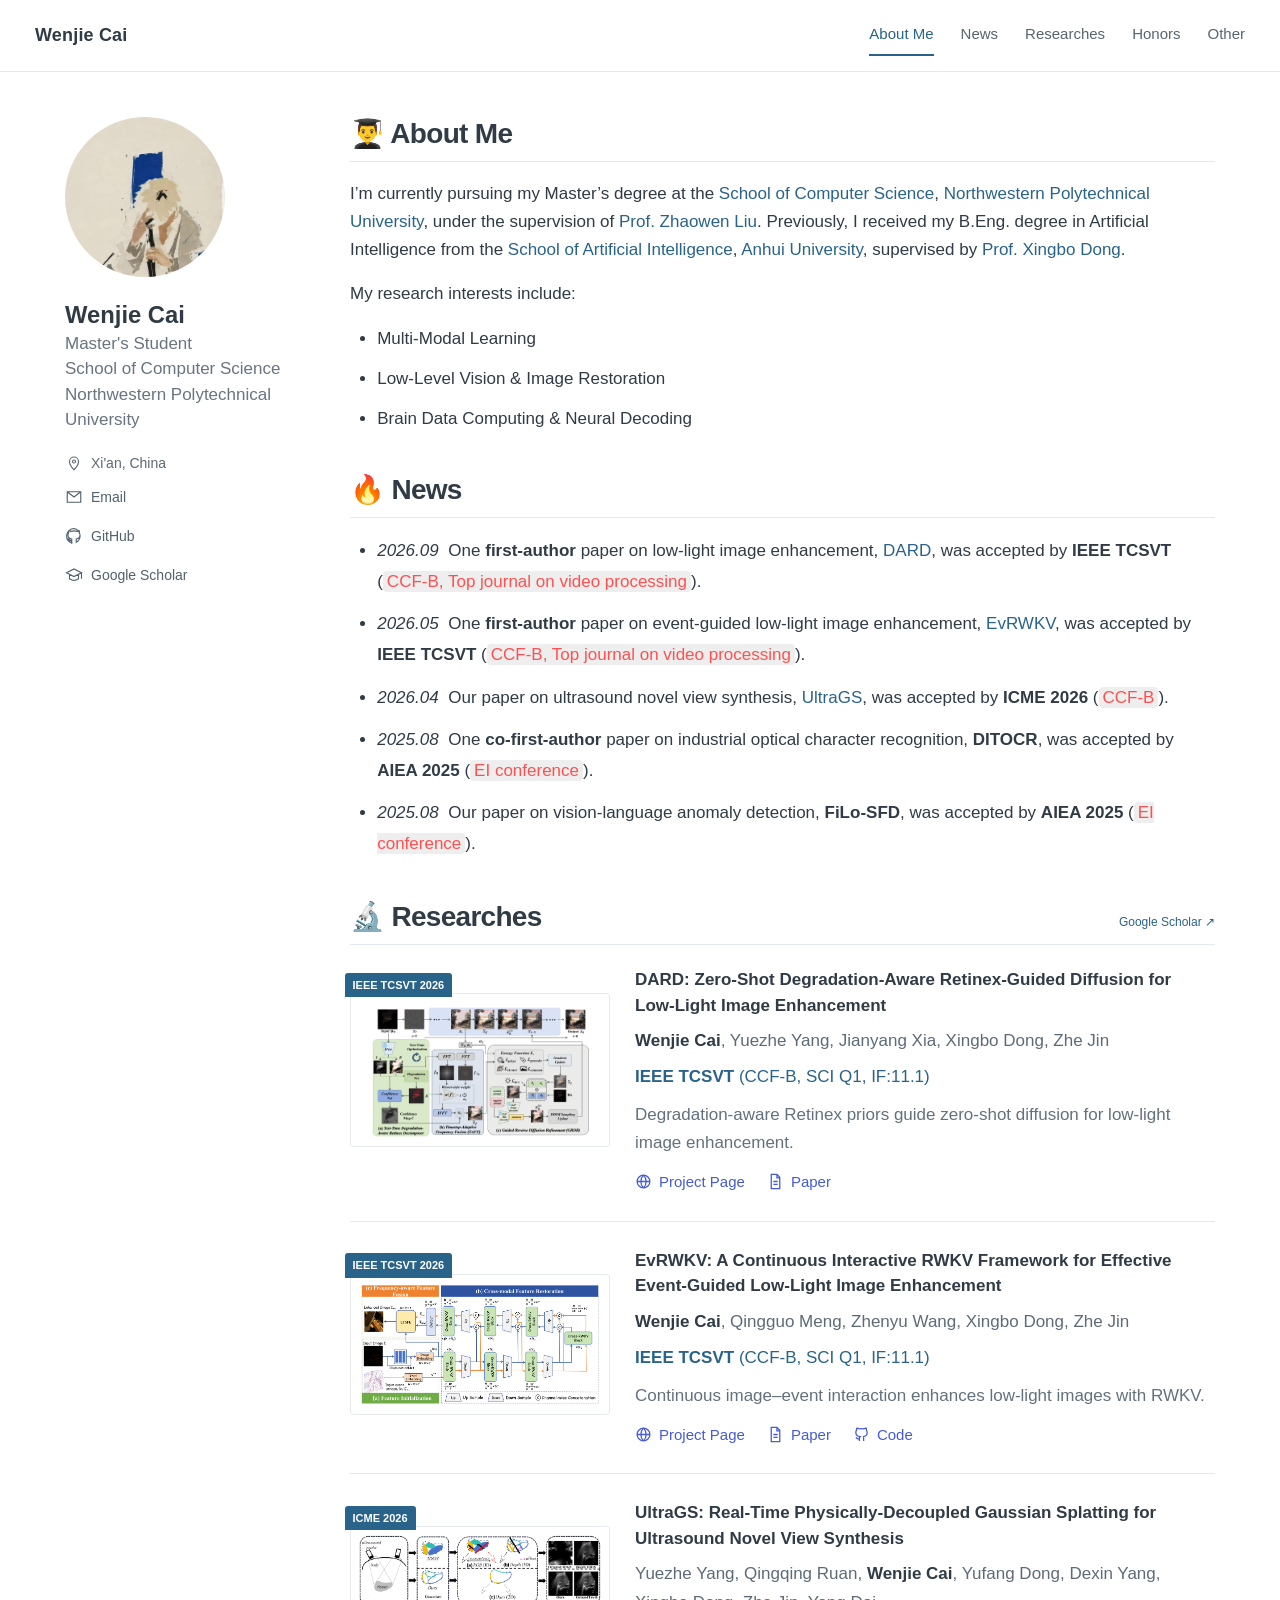
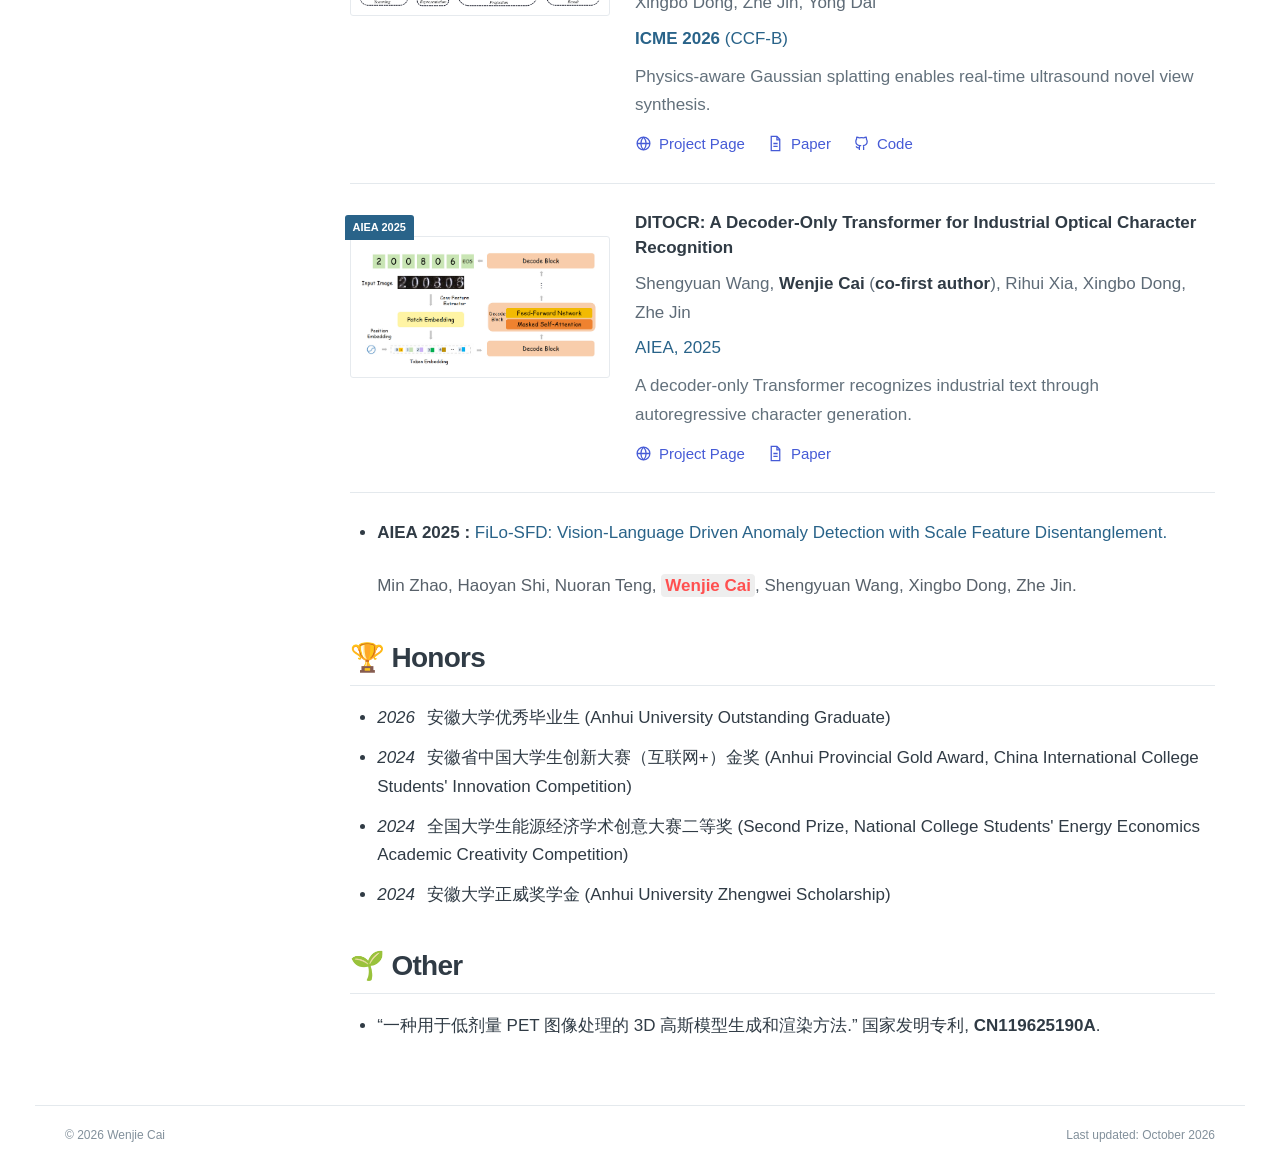
==== index.html @ bfdaf570 "Publish Wenjie Cai academic homepage and research project pages" ====
<!doctype html><html lang="en"><head><meta charset="utf-8"><meta name="viewport" content="width=device-width, initial-scale=1"><title>Wenjie Cai | Academic Homepage</title><meta name="description" content="Wenjie Cai is a master's student at Northwestern Polytechnical University. Research in computer vision, image enhancement and multimodal learning."><link rel="canonical" href="https://echo0517.github.io/"><meta property="og:type" content="website"><meta property="og:title" content="Wenjie Cai | Academic Homepage"><meta property="og:description" content="Master's student at Northwestern Polytechnical University."><meta property="og:url" content="https://echo0517.github.io/"><meta name="theme-color" content="#ffffff"><link rel="icon" type="image/svg+xml" href="images/favicon.svg"><link rel="stylesheet" href="assets/css/main.css"><link rel="stylesheet" href="assets/css/homepage.css"></head><body><a class="skip-link" href="#about-me">Skip to content</a><header class="masthead"><div class="masthead__inner-wrap"><nav class="homepage-nav" aria-label="Main navigation"><a class="nav-brand" href="#about-me">Wenjie Cai</a><div class="nav-links"><a href="#about-me">About Me</a><a href="#news">News</a><a href="#researches">Researches</a><a href="#honors">Honors</a><a href="#other">Other</a></div></nav></div></header><div id="main" role="main"><aside class="sidebar sticky"><div class="profile_box" itemscope itemtype="https://schema.org/Person"><div class="author__avatar"><img src="images/avatar.jpg" alt="Wenjie Cai" width="160" height="160"></div><div class="author__content"><h3 class="author__name">Wenjie Cai</h3><p class="author__bio">Master's Student<br>School of Computer Science<br>Northwestern Polytechnical University</p></div><div class="author__urls-wrapper"><ul class="author__urls social-icons"><li><svg class="profile-icon" viewBox="0 0 24 24" fill="none" stroke="currentColor" stroke-width="1.5" aria-hidden="true"><path d="M18 10c0 5-6 11-6 11S6 15 6 10a6 6 0 1 1 12 0z"/><circle cx="12" cy="10" r="2"/></svg> Xi'an, China</li><li><a href="mailto:wenjie.cai@mail.nwpu.edu.cn"><svg class="profile-icon" viewBox="0 0 24 24" fill="none" stroke="currentColor" stroke-width="1.5" aria-hidden="true"><path d="M3 5h18v14H3zM3 5l9 7 9-7"/></svg> Email</a></li><li><a href="https://github.com/Echo0517" target="_blank" rel="noopener noreferrer"><svg class="profile-icon" viewBox="0 0 24 24" fill="none" stroke="currentColor" stroke-width="1.5" aria-hidden="true"><path d="M12 2a10 10 0 0 0-3 19.5v-3c-3 .5-3.5-1-3.5-1-.5-1-1-1.5-1-1.5 1-.5 1.5 1 1.5 1 .8 1 2 1 3 .5v-1.5c-3-.5-5-2-5-5a4 4 0 0 1 1-3 4 4 0 0 1 0-3s1-.5 3 1a10 10 0 0 1 8 0c2-1.5 3-1 3-1a4 4 0 0 1 0 3 4 4 0 0 1 1 3c0 3-2 4.5-5 5v4.5A10 10 0 0 0 12 2z"/></svg> GitHub</a></li><li><a href="https://scholar.google.com/citations?user=FY8p_psAAAAJ&amp;hl=en" target="_blank" rel="noopener noreferrer"><svg class="profile-icon" viewBox="0 0 24 24" fill="none" stroke="currentColor" stroke-width="1.5" aria-hidden="true"><path d="M2 9l10-5 10 5-10 5zM6 11v6c4 3 8 3 12 0v-6M22 9v8"/></svg> Google Scholar</a></li></ul></div></div></aside><article class="page"><div class="page__inner-wrap"><div class="page__content">
<section id="about-me" class="home-section">
  <h1>👨‍🎓 About Me</h1>
  <p>I’m currently pursuing my Master’s degree at the <a href="https://jsj.nwpu.edu.cn/" target="_blank" rel="noopener noreferrer">School of Computer Science</a>, <a href="https://en.nwpu.edu.cn/" target="_blank" rel="noopener noreferrer">Northwestern Polytechnical University</a>, under the supervision of <a href="https://teacher.nwpu.edu.cn/zhaowenliu" target="_blank" rel="noopener noreferrer">Prof. Zhaowen Liu</a>. Previously, I received my B.Eng. degree in Artificial Intelligence from the <a href="https://ai.ahu.edu.cn/" target="_blank" rel="noopener noreferrer">School of Artificial Intelligence</a>, <a href="https://www.ahu.edu.cn/" target="_blank" rel="noopener noreferrer">Anhui University</a>, supervised by <a href="https://www.drdongai.com/" target="_blank" rel="noopener noreferrer">Prof. Xingbo Dong</a>.</p>
  <p>My research interests include:</p>
  <ul class="interest-list"><li>Multi-Modal Learning</li><li>Low-Level Vision &amp; Image Restoration</li><li>Brain Data Computing &amp; Neural Decoding</li></ul>
</section>

<section id="news" class="home-section">
  <h1>🔥 News</h1>
  <ul class="news-list">
    <li><em class="news-date">2026.09</em> One <strong>first-author</strong> paper on low-light image enhancement, <a href="https://ieeexplore.ieee.org/abstract/document/11701592" target="_blank" rel="noopener noreferrer">DARD</a>, was accepted by <strong>IEEE TCSVT</strong> (<span class="venue-note">CCF-B, Top journal on video processing</span>).</li>
    <li><em class="news-date">2026.05</em> One <strong>first-author</strong> paper on event-guided low-light image enhancement, <a href="https://doi.org/10.1109/TCSVT.2026.3672491" target="_blank" rel="noopener noreferrer">EvRWKV</a>, was accepted by <strong>IEEE TCSVT</strong> (<span class="venue-note">CCF-B, Top journal on video processing</span>).</li>
    <li><em class="news-date">2026.04</em> Our paper on ultrasound novel view synthesis, <a href="https://bean-young.github.io/ultrags/" target="_blank" rel="noopener noreferrer">UltraGS</a>, was accepted by <strong>ICME 2026</strong> (<span class="venue-note">CCF-B</span>).</li>
    <li><em class="news-date">2025.08</em> One <strong>co-first-author</strong> paper on industrial optical character recognition, <strong>DITOCR</strong>, was accepted by <strong>AIEA 2025</strong> (<span class="venue-note">EI conference</span>).</li>
    <li><em class="news-date">2025.08</em> Our paper on vision-language anomaly detection, <strong>FiLo-SFD</strong>, was accepted by <strong>AIEA 2025</strong> (<span class="venue-note">EI conference</span>).</li>
  </ul>
</section>

<section id="researches" class="home-section">
  <div class="section-heading"><h1>🔬 Researches</h1><a class="all-publications" href="https://scholar.google.com/citations?user=FY8p_psAAAAJ&hl=en" target="_blank" rel="noopener noreferrer">Google Scholar ↗</a></div>
  <article class="paper-box">
    <div class="paper-box-image"><div><div class="badge">IEEE TCSVT 2026</div><a href="images/dard-method.png" target="_blank" rel="noopener" aria-label="Open the DARD framework figure"><img src="images/dard-method.png" alt="DARD framework: test-time degradation-aware Retinex decomposition, timestep-adaptive frequency fusion, and guided reverse diffusion refinement" width="100%" loading="lazy"></a></div></div>
    <div class="paper-box-text">
      <h2>DARD: Zero-Shot Degradation-Aware Retinex-Guided Diffusion for Low-Light Image Enhancement</h2>
      <p class="paper-authors"><strong>Wenjie Cai</strong>, Yuezhe Yang, Jianyang Xia, Xingbo Dong, Zhe Jin</p>
      <p class="paper-venue"><strong>IEEE TCSVT</strong> (CCF-B, SCI Q1, IF:11.1)</p>
      <p class="paper-summary">Degradation-aware Retinex priors guide zero-shot diffusion for low-light image enhancement.</p>
      <div class="paper-links"><a href="projects/dard/index.html" target="_blank" rel="noopener noreferrer"><svg viewBox="0 0 24 24" fill="none" stroke="currentColor" stroke-width="1.8" aria-hidden="true"><circle cx="12" cy="12" r="9"/><path d="M3 12h18M12 3c-5 5-5 13 0 18M12 3c5 5 5 13 0 18"/></svg>Project Page</a><a href="https://ieeexplore.ieee.org/abstract/document/11701592" target="_blank" rel="noopener noreferrer"><svg viewBox="0 0 24 24" fill="none" stroke="currentColor" stroke-width="1.8" aria-hidden="true"><path d="M6 2h8l4 4v16H6zM14 2v5h4M9 12h6M9 16h6"/></svg>Paper</a></div>
    </div>
  </article>
  <article class="paper-box">
    <div class="paper-box-image"><div><div class="badge">IEEE TCSVT 2026</div><a href="images/evrwkv.png" target="_blank" rel="noopener" aria-label="Open the EvRWKV architecture figure"><img src="images/evrwkv.png" alt="EvRWKV architecture with continuous interaction between event and image features" width="100%" loading="lazy"></a></div></div>
    <div class="paper-box-text">
      <h2>EvRWKV: A Continuous Interactive RWKV Framework for Effective Event-Guided Low-Light Image Enhancement</h2>
      <p class="paper-authors"><strong>Wenjie Cai</strong>, Qingguo Meng, Zhenyu Wang, Xingbo Dong, Zhe Jin</p>
      <p class="paper-venue"><strong>IEEE TCSVT</strong> (CCF-B, SCI Q1, IF:11.1)</p>
      <p class="paper-summary">Continuous image–event interaction enhances low-light images with RWKV.</p>
      <div class="paper-links"><a href="projects/evrwkv/index.html" target="_blank" rel="noopener noreferrer"><svg viewBox="0 0 24 24" fill="none" stroke="currentColor" stroke-width="1.8" aria-hidden="true"><circle cx="12" cy="12" r="9"/><path d="M3 12h18M12 3c-5 5-5 13 0 18M12 3c5 5 5 13 0 18"/></svg>Project Page</a><a href="https://doi.org/10.1109/TCSVT.2026.3672491" target="_blank" rel="noopener noreferrer"><svg viewBox="0 0 24 24" fill="none" stroke="currentColor" stroke-width="1.8" aria-hidden="true"><path d="M6 2h8l4 4v16H6zM14 2v5h4M9 12h6M9 16h6"/></svg>Paper</a><a href="https://github.com/Echo0517/EvRWKV" target="_blank" rel="noopener noreferrer"><svg viewBox="0 0 24 24" fill="none" stroke="currentColor" stroke-width="1.8" aria-hidden="true"><path d="M9 18c-4 1-4-2-5-2M15 21v-4c0-1-.3-2-1-2 4-.5 6-2 6-6 0-1-.5-2-1-3 0-1 0-2-.5-3-2 0-3 1-3 1-2-.5-5-.5-7 0 0 0-1-1-3-1-.5 1-.5 2-.5 3-1 1-1 2-1 3 0 4 2 5.5 6 6-.7.5-1 1-1 2v4"/></svg>Code</a></div>
    </div>
  </article>
  <article class="paper-box">
    <div class="paper-box-image"><div><div class="badge">ICME 2026</div><a href="images/ultrags.png" target="_blank" rel="noopener" aria-label="Open the UltraGS framework figure"><img src="images/ultrags.png" alt="UltraGS overview comparing Gaussian representations, projection consistency, and ultrasound novel view synthesis results" width="100%" loading="lazy"></a></div></div>
    <div class="paper-box-text">
    <h2>UltraGS: Real-Time Physically-Decoupled Gaussian Splatting for Ultrasound Novel View Synthesis</h2>
    <p class="paper-authors">Yuezhe Yang, Qingqing Ruan, <strong>Wenjie Cai</strong>, Yufang Dong, Dexin Yang, Xingbo Dong, Zhe Jin, Yong Dai</p>
    <p class="paper-venue"><strong>ICME 2026</strong> (CCF-B)</p>
    <p class="paper-summary">Physics-aware Gaussian splatting enables real-time ultrasound novel view synthesis.</p>
    <div class="paper-links"><a href="projects/ultrags/index.html" target="_blank" rel="noopener noreferrer"><svg viewBox="0 0 24 24" fill="none" stroke="currentColor" stroke-width="1.8" aria-hidden="true"><circle cx="12" cy="12" r="9"/><path d="M3 12h18M12 3c-5 5-5 13 0 18M12 3c5 5 5 13 0 18"/></svg>Project Page</a><a href="https://arxiv.org/abs/2511.07743" target="_blank" rel="noopener noreferrer"><svg viewBox="0 0 24 24" fill="none" stroke="currentColor" stroke-width="1.8" aria-hidden="true"><path d="M6 2h8l4 4v16H6zM14 2v5h4M9 12h6M9 16h6"/></svg>Paper</a><a href="https://github.com/Bean-Young/UltraGS" target="_blank" rel="noopener noreferrer"><svg viewBox="0 0 24 24" fill="none" stroke="currentColor" stroke-width="1.8" aria-hidden="true"><path d="M9 18c-4 1-4-2-5-2M15 21v-4c0-1-.3-2-1-2 4-.5 6-2 6-6 0-1-.5-2-1-3 0-1 0-2-.5-3-2 0-3 1-3 1-2-.5-5-.5-7 0 0 0-1-1-3-1-.5 1-.5 2-.5 3-1 1-1 2-1 3 0 4 2 5.5 6 6-.7.5-1 1-1 2v4"/></svg>Code</a></div>
    </div>
  </article>
  <article class="paper-box">
    <div class="paper-box-image"><div><div class="badge">AIEA 2025</div><a href="images/ditocr.png" target="_blank" rel="noopener" aria-label="Open the DITOCR framework figure"><img src="images/ditocr.png" alt="DITOCR framework with convolutional features, patch and token embeddings, and decoder blocks for industrial optical character recognition" width="100%" loading="lazy"></a></div></div>
    <div class="paper-box-text">
    <h2>DITOCR: A Decoder-Only Transformer for Industrial Optical Character Recognition</h2>
    <p class="paper-authors">Shengyuan Wang, <strong>Wenjie Cai</strong> (<strong>co-first author</strong>), Rihui Xia, Xingbo Dong, Zhe Jin</p>
    <p class="paper-venue">AIEA, 2025</p>
    <p class="paper-summary">A decoder-only Transformer recognizes industrial text through autoregressive character generation.</p>
    <div class="paper-links"><a href="projects/ditocr/index.html" target="_blank" rel="noopener noreferrer"><svg viewBox="0 0 24 24" fill="none" stroke="currentColor" stroke-width="1.8" aria-hidden="true"><circle cx="12" cy="12" r="9"/><path d="M3 12h18M12 3c-5 5-5 13 0 18M12 3c5 5 5 13 0 18"/></svg>Project Page</a><a href="https://ieeexplore.ieee.org/abstract/document/11160550" target="_blank" rel="noopener noreferrer"><svg viewBox="0 0 24 24" fill="none" stroke="currentColor" stroke-width="1.8" aria-hidden="true"><path d="M6 2h8l4 4v16H6zM14 2v5h4M9 12h6M9 16h6"/></svg>Paper</a></div>
    </div>
  </article>
  <ul class="secondary-papers"><li><strong>AIEA 2025 :</strong> <a href="https://ieeexplore.ieee.org/abstract/document/11159666" target="_blank" rel="noopener noreferrer">FiLo-SFD: Vision-Language Driven Anomaly Detection with Scale Feature Disentanglement.</a><p class="secondary-authors">Min Zhao, Haoyan Shi, Nuoran Teng, <strong>Wenjie Cai</strong>, Shengyuan Wang, Xingbo Dong, Zhe Jin.</p></li></ul>
</section>

<section id="honors" class="home-section">
  <h1>🏆 Honors</h1>
  <ul class="honor-list">
    <li><em>2026</em> <span lang="zh-CN">安徽大学优秀毕业生</span> (Anhui University Outstanding Graduate)</li>
    <li><em>2024</em> <span lang="zh-CN">安徽省中国大学生创新大赛（互联网+）金奖</span> (Anhui Provincial Gold Award, China International College Students' Innovation Competition)</li>
    <li><em>2024</em> <span lang="zh-CN">全国大学生能源经济学术创意大赛二等奖</span> (Second Prize, National College Students' Energy Economics Academic Creativity Competition)</li>
    <li><em>2024</em> <span lang="zh-CN">安徽大学正威奖学金</span> (Anhui University Zhengwei Scholarship)</li>
  </ul>
</section>

<section id="other" class="home-section">
  <h1>🌱 Other</h1>
  <ul class="other-list">
    <li lang="zh-CN">“一种用于低剂量 PET 图像处理的 3D 高斯模型生成和渲染方法.” 国家发明专利, <strong>CN119625190A</strong>.</li>
  </ul>
</section>
</div></div></article></div><footer class="homepage-footer"><span>© 2026 Wenjie Cai</span><span>Last updated: October 2026</span></footer><script src="assets/js/homepage.js" defer></script></body></html>
---- assets/css/main.css ----
a:focus{outline:thin dotted #f89406;outline:5px auto #f89406;outline-offset:-2px}*,*:before,*:after{-moz-box-sizing:border-box;-webkit-box-sizing:border-box;box-sizing:border-box}html{box-sizing:border-box;background-color:#fff;font-size:15px;-webkit-text-size-adjust:100%;-ms-text-size-adjust:100%}body{margin:0}::-moz-selection{color:#fff;background:#000}::selection{color:#fff;background:#000}article,aside,details,figcaption,figure,footer,header,hgroup,main,nav,section{display:block}audio,canvas,video{display:inline-block;*display:inline;*zoom:1}audio:not([controls]){display:none}a{color:#224b8d}a:hover,a:active{outline:0}sub,sup{position:relative;font-size:75%;line-height:0;vertical-align:baseline}sup{top:-0.5em}sub{bottom:-0.25em}img{max-width:100%;width:auto\9;height:auto;vertical-align:middle;border:0;-ms-interpolation-mode:bicubic}#map_canvas img,.google-maps img{max-width:none}button,input,select,textarea{margin:0;font-size:100%;vertical-align:middle}button,input{*overflow:visible;line-height:normal}button::-moz-focus-inner,input::-moz-focus-inner{padding:0;border:0}button,html input[type="button"],input[type="reset"],input[type="submit"]{-webkit-appearance:button;cursor:pointer}label,select,button,input[type="button"],input[type="reset"],input[type="submit"],input[type="radio"],input[type="checkbox"]{cursor:pointer}input[type="search"]{box-sizing:content-box;-webkit-appearance:textfield}input[type="search"]::-webkit-search-decoration,input[type="search"]::-webkit-search-cancel-button{-webkit-appearance:none}textarea{overflow:auto;vertical-align:top}html{position:relative;min-height:100%}body{margin:0;padding:0;padding-bottom:0em;color:#494e52;font-family:"Trebuchet MS",sans-serif;line-height:1.5}body.overflow--hidden{overflow:hidden}h1,h2,h3,h4,h5,h6{margin:1em 0 0.5em;line-height:1.2;font-family:"Trebuchet MS",sans-serif;font-weight:bold}h1{margin-top:1em;font-size:1.4em}h2{font-size:1.2em}h3{font-size:1em}h4{font-size:1em}h5{font-size:1em}h6{font-size:1em}small,.small{font-size:1em}p{margin-bottom:0.5em}u,ins{text-decoration:none;border-bottom:1px solid #494e52}u a,ins a{color:inherit}ul{padding-inline-start:2em;margin-block-start:0.5em}del a{color:inherit}p,pre,blockquote,ul,ol,dl,figure,table,fieldset{orphans:3;widows:3}abbr[title],abbr[data-original-title]{text-decoration:none;cursor:help;border-bottom:1px dotted #494e52}blockquote{margin:2em 1em 2em 0;padding-left:1em;padding-right:1em;font-style:italic;border-left:0.25em solid #7a8288}blockquote cite{font-style:italic}blockquote cite:before{content:"\2014";padding-right:5px}a:hover,a:active{outline:0}tt,code,kbd,samp,pre{font-family:"Trebuchet MS",sans-serif;color:#E65555}pre{overflow-x:auto}p>code,a>code,li>code,figcaption>code,td>code{padding-top:0.1rem;padding-bottom:0.1rem;font-size:1em;background:#EDEDEB;border:1px solid #f2f3f3;border-radius:4px;box-shadow:0 1px 1px rgba(0,0,0,0.125)}p>code:before,p>code:after,a>code:before,a>code:after,li>code:before,li>code:after,figcaption>code:before,figcaption>code:after,td>code:before,td>code:after{letter-spacing:-0.2em;content:"\00a0"}hr{display:block;margin:1em 0;border:0;border-top:1px solid #f2f3f3}ul li,ol li{margin-bottom:0.5em}li ul,li ol{margin-top:0.5em}figure{display:-webkit-box;display:flex;-webkit-box-pack:justify;justify-content:space-between;-webkit-box-align:start;align-items:flex-start;flex-wrap:wrap;margin:2em 0}figure img,figure iframe,figure .fluid-width-video-wrapper{margin-bottom:1em}figure img{width:100%;border-radius:4px;-webkit-transition:all 0.2s ease-in-out;transition:all 0.2s ease-in-out}figure>a{display:block}@media (min-width: 37.5em){figure.half>a,figure.half>img{width:calc(50% - 0.5em)}}figure.half figcaption{width:100%}@media (min-width: 37.5em){figure.third>a,figure.third>img{width:calc(33.3333% - 0.5em)}}figure.third figcaption{width:100%}figcaption{margin-bottom:0.5em;color:#777a7d;font-family:"Trebuchet MS",sans-serif;font-size:1em}figcaption a{color:inherit;text-decoration:none;border-bottom:1px solid #bdc1c4;-webkit-transition:all 0.2s ease-in-out;transition:all 0.2s ease-in-out}figcaption a:hover{color:#000;border-bottom-color:#000}svg:not(:root){overflow:hidden}nav ul{margin:0;padding:0}nav li{list-style:none}nav a{text-decoration:none}nav ul li,nav ol li{margin-bottom:0}nav li ul,nav li ol{margin-top:0}b,i,strong,em,blockquote,p,q,span,figure,img,h1,h2,header,input,a,tr,td,form button,input[type="submit"],.btn,#goog-wm-sb,.highlight,.archive__item-teaser{-webkit-transition:all 0.2s ease-in-out;transition:all 0.2s ease-in-out}.hidden{display:none;visibility:hidden}.load{display:none}.transparent{opacity:0}.visually-hidden,.screen-reader-text,.screen-reader-text span,.screen-reader-shortcut{position:absolute !important;clip:rect(1px, 1px, 1px, 1px);height:1px !important;width:1px !important;border:0 !important;overflow:hidden}body:hover .visually-hidden a,body:hover .visually-hidden input,body:hover .visually-hidden button{display:none !important}.screen-reader-text:focus,.screen-reader-shortcut:focus{clip:auto !important;height:auto !important;width:auto !important;display:block;font-size:1em;font-weight:bold;padding:15px 23px 14px;background:#fff;z-index:100000;text-decoration:none;box-shadow:0 0 2px 2px rgba(0,0,0,0.6)}.skip-link{position:fixed;z-index:20;margin:0;font-family:"Trebuchet MS",sans-serif;white-space:nowrap}.skip-link li{height:0;width:0;list-style:none}.text-left{text-align:left}.text-center{text-align:center}.text-right{text-align:right}.text-justify{text-align:justify}.text-nowrap{white-space:nowrap}.cf{clear:both}.wrapper{max-width:925px;margin-left:auto;margin-right:auto}.wrapper:after{content:" ";display:block;clear:both}.align-left{display:block;margin-left:auto;margin-right:auto}@media (min-width: 37.5em){.align-left{float:left;margin-right:1em}}.align-right{display:block;margin-left:auto;margin-right:auto}@media (min-width: 37.5em){.align-right{float:right;margin-left:1em}}.align-center{display:block;margin-left:auto;margin-right:auto}@media (min-width: 57.8125em){.full{margin-right:-19.4915254237% !important}}.icon{display:inline-block;fill:currentColor;width:1em;height:1.1em;line-height:1;position:relative;top:-0.1em;vertical-align:middle}.social-icons .fa{color:#000}.social-icons .fa-behance,.social-icons .fa-behance-square{color:#1769FF}.social-icons .fa-dribbble{color:#ea4c89}.social-icons .fa-facebook,.social-icons .fa-facebook-square{color:#3b5998}.social-icons .fa-flickr{color:#ff0084}.social-icons .fa-foursquare{color:#0072b1}.social-icons .fa-github,.social-icons .fa-github-alt,.social-icons .fa-github-square{color:#171516}.social-icons .fa-google-plus,.social-icons .fa-google-plus-square{color:#dd4b39}.social-icons .fa-instagram{color:#517fa4}.social-icons .fa-lastfm,.social-icons .fa-lastfm-square{color:#d51007}.social-icons .fa-linkedin,.social-icons .fa-linkedin-square{color:#007bb6}.social-icons .fa-pinterest,.social-icons .fa-pinterest-p,.social-icons .fa-pinterest-square{color:#cb2027}.social-icons .fa-rss,.social-icons .fa-rss-square{color:#fa9b39}.social-icons .fa-soundcloud{color:#f30}.social-icons .fa-stack-exchange,.social-icons .fa-stack-overflow{color:#fe7a15}.social-icons .fa-tumblr,.social-icons .fa-tumblr-square{color:#32506d}.social-icons .fa-twitter,.social-icons .fa-twitter-square{color:#55acee}.social-icons .fa-vimeo,.social-icons .fa-vimeo-square{color:#1ab7ea}.social-icons .fa-vine{color:#00bf8f}.social-icons .fa-youtube,.social-icons .fa-youtube-square,.social-icons .fa-youtube-play{color:#b00}.social-icons .fa-xing,.social-icons .fa-xing-square{color:#006567}.navicon{position:relative;width:28px;height:4px;background:#fff;margin:auto;-webkit-transition:0.3s;transition:0.3s}.navicon:before,.navicon:after{content:"";position:absolute;left:0;width:28px;height:4px;background:#fff;-webkit-transition:0.3s;transition:0.3s}.navicon:before{top:-8px}.navicon:after{bottom:-8px}.close .navicon{background:transparent}.close .navicon:before,.close .navicon:after{-webkit-transform-origin:50% 50%;-ms-transform-origin:50% 50%;transform-origin:50% 50%;top:0;width:28px}.close .navicon:before{-webkit-transform:rotate3d(0, 0, 1, 45deg);transform:rotate3d(0, 0, 1, 45deg)}.close .navicon:after{-webkit-transform:rotate3d(0, 0, 1, -45deg);transform:rotate3d(0, 0, 1, -45deg)}@media (min-width: 57.8125em){.sticky{clear:both;position:-webkit-sticky;position:sticky;top:6em}.sticky::after{clear:both;content:"";display:table}.sticky>*{display:block}}.well{min-height:20px;padding:19px;margin-bottom:20px;background-color:#f5f5f5;border:1px solid #e3e3e3;border-radius:4px;box-shadow:inset 0 1px 1px rgba(0,0,0,0.05)}.show-modal{overflow:hidden;position:relative}.show-modal:before{position:absolute;content:"";top:0;left:0;width:100%;height:100%;z-index:999;background-color:rgba(255,255,255,0.85)}.show-modal .modal{display:block}.modal{display:none;position:fixed;width:300px;top:50%;left:50%;margin-left:-150px;margin-top:-150px;min-height:0;z-index:9999;background:#fff;border:1px solid #f2f3f3;border-radius:4px;box-shadow:0 1px 1px rgba(0,0,0,0.125)}.modal__title{margin:0;padding:0.5em 1em}.modal__supporting-text{padding:0 1em 0.5em 1em}.modal__actions{padding:0.5em 1em;border-top:1px solid #f2f3f3}.footnote{color:#9ba1a6;text-decoration:none}.footnotes{color:#9ba1a6}.footnotes ol,.footnotes li,.footnotes p{margin-bottom:0;font-size:1em}a.reversefootnote{color:#7a8288;text-decoration:none}a.reversefootnote:hover{text-decoration:underline}.required{color:#ee5f5b;font-weight:bold}@-webkit-keyframes intro{0%{opacity:0}100%{opacity:1}}@keyframes intro{0%{opacity:0}100%{opacity:1}}table{margin-bottom:1em;width:100%;font-family:"Trebuchet MS",sans-serif;font-size:1em;border-collapse:collapse}table+table{margin-top:1em}thead{background-color:#f2f3f3}th{padding:0.5em;font-weight:bold;text-align:left}tr{padding-bottom:.5em;padding-top:.5em}td{padding:.5em;border-bottom:1px solid #bdc1c4}tr,td,th{vertical-align:middle}.btn,#goog-wm-sb{display:inline-block;margin-bottom:0.25em;padding:0.5em 1em;color:#fff !important;font-family:"Trebuchet MS",sans-serif;font-size:1em;font-weight:bold;text-align:center;text-decoration:none;background-color:#7a8288;border:0 !important;border-radius:4px;cursor:pointer}.btn:hover,#goog-wm-sb:hover{background-color:#333}.btn .icon,#goog-wm-sb .icon{margin-right:0.5em}.btn .icon+.hidden,#goog-wm-sb .icon+.hidden{margin-left:-0.5em}.btn--block{display:block;width:100%}.btn--block+.btn--block{margin-top:0.25em}.btn--inverse{color:#7a8288 !important;border:1px solid #bdc1c4 !important;background-color:#fff}.btn--inverse:hover{color:#fff !important;border-color:#7a8288}.btn--light-outline{border:1px solid #fff !important;background-color:transparent}.btn--info{background-color:#224b8d}.btn--info:hover{background-color:#1b3c71}.btn--warning{background-color:#f89406}.btn--warning:hover{background-color:#c67605}.btn--success{background-color:#62c462}.btn--success:hover{background-color:#4e9d4e}.btn--danger{background-color:#ee5f5b}.btn--danger:hover{background-color:#be4c49}.btn--disabled{pointer-events:none;cursor:not-allowed;filter:alpha(opacity=65);box-shadow:none;opacity:0.65}.btn--facebook{background-color:#3b5998}.btn--facebook:hover{background-color:#2f477a}.btn--twitter{background-color:#55acee}.btn--twitter:hover{background-color:#448abe}.btn--google-plus{background-color:#dd4b39}.btn--google-plus:hover{background-color:#b13c2e}.btn--linkedin{background-color:#007bb6}.btn--linkedin:hover{background-color:#006292}.btn--x-large{font-size:1.2em}.btn--large{font-size:1em}.btn--small{font-size:.6875em}.notice{margin:2em 0 !important;padding:1em;font-family:"Trebuchet MS",sans-serif;font-size:1em !important;text-indent:initial;background-color:#f8f9f9;border-radius:4px;box-shadow:0 1px 1px rgba(189,193,196,0.25)}.notice h4{margin-top:0 !important;margin-bottom:0.75em}.page__content .notice h4{margin-bottom:0;font-size:1em}.notice p:last-child{margin-bottom:0 !important}.notice h4+p{margin-top:0;padding-top:0}.notice a{color:#bdc1c4}.notice a:hover{color:#717476}.notice code{background-color:#fcfcfc}.notice ul:last-child{margin-bottom:0}.notice--primary{margin:2em 0 !important;padding:1em;font-family:"Trebuchet MS",sans-serif;font-size:1em !important;text-indent:initial;background-color:#f2f3f3;border-radius:4px;box-shadow:0 1px 1px rgba(122,130,136,0.25)}.notice--primary h4{margin-top:0 !important;margin-bottom:0.75em}.page__content .notice--primary h4{margin-bottom:0;font-size:1em}.notice--primary p:last-child{margin-bottom:0 !important}.notice--primary h4+p{margin-top:0;padding-top:0}.notice--primary a{color:#7a8288}.notice--primary a:hover{color:#494e52}.notice--primary code{background-color:#f8f9f9}.notice--primary ul:last-child{margin-bottom:0}.notice--info{margin:2em 0 !important;padding:1em;font-family:"Trebuchet MS",sans-serif;font-size:1em !important;text-indent:initial;background-color:#e9edf4;border-radius:4px;box-shadow:0 1px 1px rgba(34,75,141,0.25)}.notice--info h4{margin-top:0 !important;margin-bottom:0.75em}.page__content .notice--info h4{margin-bottom:0;font-size:1em}.notice--info p:last-child{margin-bottom:0 !important}.notice--info h4+p{margin-top:0;padding-top:0}.notice--info a{color:#224b8d}.notice--info a:hover{color:#142d55}.notice--info code{background-color:#f4f6f9}.notice--info ul:last-child{margin-bottom:0}.notice--warning{margin:2em 0 !important;padding:1em;font-family:"Trebuchet MS",sans-serif;font-size:1em !important;text-indent:initial;background-color:#fef4e6;border-radius:4px;box-shadow:0 1px 1px rgba(248,148,6,0.25)}.notice--warning h4{margin-top:0 !important;margin-bottom:0.75em}.page__content .notice--warning h4{margin-bottom:0;font-size:1em}.notice--warning p:last-child{margin-bottom:0 !important}.notice--warning h4+p{margin-top:0;padding-top:0}.notice--warning a{color:#f89406}.notice--warning a:hover{color:#955904}.notice--warning code{background-color:#fffaf3}.notice--warning ul:last-child{margin-bottom:0}.notice--success{margin:2em 0 !important;padding:1em;font-family:"Trebuchet MS",sans-serif;font-size:1em !important;text-indent:initial;background-color:#eff9ef;border-radius:4px;box-shadow:0 1px 1px rgba(98,196,98,0.25)}.notice--success h4{margin-top:0 !important;margin-bottom:0.75em}.page__content .notice--success h4{margin-bottom:0;font-size:1em}.notice--success p:last-child{margin-bottom:0 !important}.notice--success h4+p{margin-top:0;padding-top:0}.notice--success a{color:#62c462}.notice--success a:hover{color:#3b763b}.notice--success code{background-color:#f7fcf7}.notice--success ul:last-child{margin-bottom:0}.notice--danger{margin:2em 0 !important;padding:1em;font-family:"Trebuchet MS",sans-serif;font-size:1em !important;text-indent:initial;background-color:#fdefef;border-radius:4px;box-shadow:0 1px 1px rgba(238,95,91,0.25)}.notice--danger h4{margin-top:0 !important;margin-bottom:0.75em}.page__content .notice--danger h4{margin-bottom:0;font-size:1em}.notice--danger p:last-child{margin-bottom:0 !important}.notice--danger h4+p{margin-top:0;padding-top:0}.notice--danger a{color:#ee5f5b}.notice--danger a:hover{color:#8f3937}.notice--danger code{background-color:#fef7f7}.notice--danger ul:last-child{margin-bottom:0}.masthead{position:sticky;top:0;background-color:white;border-bottom:1px solid #f2f3f3;-webkit-animation:intro 0.3s both;animation:intro 0.3s both;-webkit-animation-delay:0.15s;animation-delay:0.15s;z-index:20}.masthead__inner-wrap{max-width:925px;margin-left:auto;margin-right:auto;clear:both;padding:.5em;font-family:"Trebuchet MS",Helvetica,"Source Han Sans","Microsoft YaHei",sans-serif}.masthead__inner-wrap:after{content:" ";display:block;clear:both}.masthead__inner-wrap::after{clear:both;content:"";display:table}@media (min-width: 80em){.masthead__inner-wrap{max-width:1280px}}.masthead__inner-wrap nav{z-index:10}.masthead__inner-wrap a{text-decoration:none}.masthead__menu ul{margin:0;padding:0;clear:both;list-style-type:none}@media (min-width: 48em){.masthead__menu-home-item{display:block !important}}.masthead__menu-home-item img,.masthead__menu-home-item a{vertical-align:middle}.masthead__menu-item{display:block;list-style-type:none;white-space:nowrap}.masthead__menu-item--lg{padding-right:2em;font-weight:700}.breadcrumbs{max-width:925px;margin-left:auto;margin-right:auto;clear:both;margin-top:0;margin-bottom:0;padding-left:2em;padding-right:2em;font-family:"Trebuchet MS",sans-serif;-webkit-animation:intro 0.3s both;animation:intro 0.3s both;-webkit-animation-delay:0.30s;animation-delay:0.30s}.breadcrumbs:after{content:" ";display:block;clear:both}.breadcrumbs::after{clear:both;content:"";display:table}@media (min-width: 57.8125em){.breadcrumbs{padding-left:1em;padding-right:1em}}@media (min-width: 80em){.breadcrumbs{max-width:1280px}}.breadcrumbs ol{padding:0;list-style:none;font-size:1em}@media (min-width: 57.8125em){.breadcrumbs ol{width:83.0508474576%;float:right;margin-right:0}}@media (min-width: 80em){.breadcrumbs ol{padding-left:4.2372881356%}}.breadcrumbs li{display:inline}.breadcrumbs .current{font-weight:bold}.pagination{clear:both;width:100%;float:left;margin-left:0;margin-right:0;clear:both;margin-top:1em;padding-top:1em}.pagination::after{clear:both;content:"";display:table}.pagination ul{margin:0;padding:0;list-style-type:none;font-family:"Trebuchet MS",sans-serif}.pagination li{display:block;float:left;margin-left:-1px}.pagination li a{margin-bottom:0.25em;padding:0.5em 1em;font-family:"Trebuchet MS",sans-serif;font-size:14px;font-weight:bold;line-height:1.5;text-align:center;text-decoration:none;color:#9ba1a6;border:1px solid #bdc1c4;border-radius:0}.pagination li a:hover{color:#1a386a}.pagination li a.current{color:#fff;background:#7a8288}.pagination li a.disabled{color:#dee0e1;pointer-events:none;cursor:not-allowed}.pagination li:first-child{margin-left:0}.pagination li:first-child a{border-top-left-radius:4px;border-bottom-left-radius:4px}.pagination li:last-child a{border-top-right-radius:4px;border-bottom-right-radius:4px}.pagination--pager{display:block;padding:1em 2em;float:left;width:50%;font-family:"Trebuchet MS",sans-serif;font-size:1em;font-weight:bold;text-align:center;text-decoration:none;color:#bdc1c4;border:1px solid #bdc1c4;border-radius:4px}.pagination--pager:hover{color:#1a386a}.pagination--pager:first-child{border-top-right-radius:0;border-bottom-right-radius:0}.pagination--pager:last-child{margin-left:-1px;border-top-left-radius:0;border-bottom-left-radius:0}.pagination--pager.disabled{color:#dee0e1;pointer-events:none;cursor:not-allowed}.page__content+.pagination,.page__meta+.pagination,.comment__date+.pagination,.page__share+.pagination,.page__comments+.pagination{margin-top:2em;padding-top:2em;border-top:1px solid #f2f3f3}.greedy-nav{position:relative;min-width:250px;background:#fff}.greedy-nav a{display:block;margin:0 1rem;padding:0.5rem 0;color:#7a8288;text-decoration:none}.greedy-nav a:hover{color:#5c6266}.greedy-nav button{position:absolute;height:100%;right:0;padding:0 0.5rem;border:0;outline:none;background-color:#7a8288;color:#fff;cursor:pointer}.greedy-nav .visible-links{display:table}.greedy-nav .visible-links li{display:table-cell;vertical-align:middle}.greedy-nav .visible-links li:first-child{font-weight:bold}.greedy-nav .visible-links li:first-child a{margin-left:0}.greedy-nav .visible-links li:last-child a{margin-right:0}.greedy-nav .visible-links a{position:relative}.greedy-nav .visible-links a:before{content:"";position:absolute;left:0;bottom:0;height:4px;background:#bdc1c4;width:100%;-webkit-transition:all 0.2s ease-in-out;transition:all 0.2s ease-in-out;-webkit-transform:scaleX(0);-ms-transform:scaleX(0);transform:scaleX(0)}.greedy-nav .visible-links a:hover:before{-webkit-transform:scaleX(1);-ms-transform:scaleX(1);transform:scaleX(1)}.greedy-nav .hidden-links{position:absolute;top:100%;right:0;margin-top:15px;padding:5px;border:1px solid #f2f3f3;border-radius:4px;background:#fff;box-shadow:0 0 10px rgba(0,0,0,0.25)}.greedy-nav .hidden-links a{margin:0;padding:10px 20px;font-size:1em}.greedy-nav .hidden-links a:hover{color:#5c6266;background:#dee0e1}.greedy-nav .hidden-links:before{content:"";position:absolute;top:-11px;right:10px;width:0;border-style:solid;border-width:0 10px 10px;border-color:#f2f3f3 transparent;display:block;z-index:0}.greedy-nav .hidden-links:after{content:"";position:absolute;top:-10px;right:10px;width:0;border-style:solid;border-width:0 10px 10px;border-color:#fff transparent;display:block;z-index:1}.greedy-nav .hidden-links li{display:block;border-bottom:1px solid #f2f3f3}.greedy-nav .hidden-links li:last-child{border-bottom:none}.nav__list{font-size:1.25rem}.nav__list ul{margin-bottom:1em}.nav__list a{display:block;padding:0.125em 0;color:inherit}.nav__list a:hover{text-decoration:underline}.nav__list .active{margin-left:-0.5em;padding-left:0.5em;padding-right:0.5em;color:#fff;font-weight:bold;background:#7a8288;border-radius:4px}.nav__list .active:hover{color:#fff}.nav__title{margin:0;padding:0.5rem 1rem;font-family:"Trebuchet MS",Helvetica,"Source Han Sans","Microsoft YaHei",sans-serif;font-size:1em;font-weight:bold}.nav__sub-title{display:block;margin:0.5rem 0;padding:0.5rem 0;font-family:"Trebuchet MS",Helvetica,"Source Han Sans","Microsoft YaHei",sans-serif;font-size:1em;font-weight:bold;text-transform:uppercase;border-bottom:1px solid #f2f3f3}.toc{font-family:"Trebuchet MS",Helvetica,"Source Han Sans","Microsoft YaHei",sans-serif;color:#7a8288;text-transform:uppercase;letter-spacing:1px;background-color:#fff;border:1px solid #f2f3f3;border-radius:4px;box-shadow:0 1px 1px rgba(0,0,0,0.125)}.toc .nav__title{color:#fff;font-size:1em;background:#7a8288;border-top-left-radius:4px;border-top-right-radius:4px}.toc__menu{margin:0;padding:0;width:100%;list-style:none;font-size:0.8rem}.toc__menu a{display:block;padding:0.5rem 1rem;color:#7a8288;font-size:.6875em;font-weight:bold;line-height:1.5;border-bottom:1px solid #f2f3f3}.toc__menu a:hover{color:#000;background:#f2f3f3}.toc__menu>li:last-child a{border-bottom:none}.toc__menu li ul>li a{padding-left:2rem;font-weight:normal}.toc__menu li>ul li{display:none}@media (min-width: 48em){.toc__menu li>ul li{display:block}}.page__footer{clear:both;float:left;margin-left:0;margin-right:0;width:100%;clear:both;position:absolute;bottom:0em;height:auto;margin-top:3em;color:#9ba1a6;-webkit-animation:intro 0.3s both;animation:intro 0.3s both;-webkit-animation-delay:0.45s;animation-delay:0.45s;background-color:#f2f3f3;border-top:1px solid #bdc1c4}.page__footer::after{clear:both;content:"";display:table}.page__footer footer{clear:both;margin-left:auto;margin-right:auto;margin-top:2em;max-width:100%;padding:0 1em 2em}.page__footer footer::after{clear:both;content:"";display:table}@media (min-width: 80em){.page__footer footer{max-width:1280px}}.page__footer a{color:inherit;text-decoration:none}.page__footer a:hover{text-decoration:underline}.page__footer .fas,.page__footer .fab,.page__footer .far,.page__footer .fal{color:#9ba1a6}.page__footer-copyright{font-family:"Trebuchet MS",sans-serif;font-size:.6875em}.page__footer-follow ul{margin:0;padding:0;list-style-type:none}.page__footer-follow li{display:inline-block;padding-top:5px;padding-bottom:5px;font-family:"Trebuchet MS",Helvetica,"Source Han Sans","Microsoft YaHei",sans-serif;font-size:1em;text-transform:uppercase}.page__footer-follow li+li:before{content:"";padding-right:5px}.page__footer-follow a{padding-right:10px;font-weight:bold}.page__footer-follow .social-icons a{white-space:nowrap}div.highlighter-rouge,figure.highlight{position:relative;margin-bottom:1em;padding:1em;border:1px solid #f2f3f3;border-radius:4px;background-color:#EDEDEB;box-shadow:0 1px 1px rgba(0,0,0,0.125)}div.highlighter-rouge:before,figure.highlight:before{position:absolute;top:0;right:0;padding:0.5em;background-color:#f2f3f3;content:"\f121";font-family:"fontawesome" !important;font-size:1em;line-height:1;text-transform:none;speak:none}div.highlighter-rouge .highlight,figure.highlight .highlight{margin:0;font-family:Monaco,Consolas,"Lucida Console",monospace;font-size:.6875em;line-height:1.8}.highlight table td{padding:5px}.highlight table pre{margin:0}.highlight .c{color:#93a1a1}.highlight .err{color:#586e75}.highlight .g{color:#586e75}.highlight .k{color:#859900}.highlight .l{color:#586e75}.highlight .n{color:#586e75}.highlight .o{color:#859900}.highlight .x{color:#cb4b16}.highlight .p{color:#586e75}.highlight .cm{color:#93a1a1}.highlight .cp{color:#859900}.highlight .c1{color:#93a1a1}.highlight .cs{color:#859900}.highlight .gd{color:#2aa198}.highlight .ge{color:#586e75;font-style:italic}.highlight .gr{color:#dc322f}.highlight .gh{color:#cb4b16}.highlight .gi{color:#859900}.highlight .go{color:#586e75}.highlight .gp{color:#586e75}.highlight .gs{color:#586e75;font-weight:bold}.highlight .gu{color:#cb4b16}.highlight .gt{color:#586e75}.highlight .kc{color:#cb4b16}.highlight .kd{color:#22b3eb}.highlight .kn{color:#859900}.highlight .kp{color:#859900}.highlight .kr{color:#22b3eb}.highlight .kt{color:#dc322f}.highlight .ld{color:#586e75}.highlight .m{color:#2aa198}.highlight .s{color:#2aa198}.highlight .na{color:#586e75}.highlight .nb{color:#B58900}.highlight .nc{color:#22b3eb}.highlight .no{color:#cb4b16}.highlight .nd{color:#22b3eb}.highlight .ni{color:#cb4b16}.highlight .ne{color:#cb4b16}.highlight .nf{color:#22b3eb}.highlight .nl{color:#586e75}.highlight .nn{color:#586e75}.highlight .nx{color:#586e75}.highlight .py{color:#586e75}.highlight .nt{color:#22b3eb}.highlight .nv{color:#22b3eb}.highlight .ow{color:#859900}.highlight .w{color:#586e75}.highlight .mf{color:#2aa198}.highlight .mh{color:#2aa198}.highlight .mi{color:#2aa198}.highlight .mo{color:#2aa198}.highlight .sb{color:#93a1a1}.highlight .sc{color:#2aa198}.highlight .sd{color:#586e75}.highlight .s2{color:#2aa198}.highlight .se{color:#cb4b16}.highlight .sh{color:#586e75}.highlight .si{color:#2aa198}.highlight .sx{color:#2aa198}.highlight .sr{color:#dc322f}.highlight .s1{color:#2aa198}.highlight .ss{color:#2aa198}.highlight .bp{color:#22b3eb}.highlight .vc{color:#22b3eb}.highlight .vg{color:#22b3eb}.highlight .vi{color:#22b3eb}.highlight .il{color:#2aa198}form{margin:0 0 5px 0}form fieldset{margin-bottom:5px;padding:0;border-width:0}form legend{display:block;width:100%;margin-bottom:10px;*margin-left:-7px;padding:0;color:#494e52;border:0;border-bottom:1px solid #ccc;white-space:normal}form p{margin-bottom:5px / 2}form ul{list-style-type:none;margin:0 0 5px 0;padding:0}form br{display:none}label,input,button,select,textarea{vertical-align:baseline;*vertical-align:middle}input,button,select,textarea{box-sizing:border-box;font-family:"Trebuchet MS",sans-serif}label{display:block;margin-bottom:0.25em;color:#494e52;cursor:pointer}label small{font-size:1em}label input,label textarea,label select{display:block}input,textarea,select{display:inline-block;width:100%;padding:0.25em;margin-bottom:0.5em;color:#494e52;background-color:#fff;border:1px solid #ccc;border-radius:4px;box-shadow:0 1px 1px rgba(0,0,0,0.125)}input:hover,textarea:hover,select:hover{border-color:#bdc1c4}.input-mini{width:60px}.input-small{width:90px}input[type="image"],input[type="checkbox"],input[type="radio"]{width:auto;height:auto;padding:0;margin:3px 0;*margin-top:0;line-height:normal;cursor:pointer;border-radius:0;border:0 \9}input[type="checkbox"],input[type="radio"]{box-sizing:border-box;padding:0;*width:13px;*height:13px}input[type="image"]{border:0;box-shadow:none}input[type="file"]{width:auto;padding:initial;line-height:initial;border:initial;background-color:transparent;background-color:initial;box-shadow:none}input[type="button"],input[type="reset"],input[type="submit"]{width:auto;height:auto;cursor:pointer;*overflow:visible}select,input[type="file"]{*margin-top:4px}select{width:auto;background-color:#fff}select[multiple],select[size]{height:auto}textarea{resize:vertical;height:auto;overflow:auto;vertical-align:top}input[type="hidden"]{display:none}.form{position:relative}.radio,.checkbox{padding-left:18px;font-weight:normal}.radio input[type="radio"],.checkbox input[type="checkbox"]{float:left;margin-left:-18px}.radio.inline,.checkbox.inline{display:inline-block;padding-top:5px;margin-bottom:0;vertical-align:middle}.radio.inline+.radio.inline,.checkbox.inline+.checkbox.inline{margin-left:10px}input[disabled],select[disabled],textarea[disabled],input[readonly],select[readonly],textarea[readonly]{opacity:0.5;cursor:not-allowed}input:focus,textarea:focus{border-color:#7a8288;outline:0;outline:thin dotted \9}input[type="file"]:focus,input[type="radio"]:focus,input[type="checkbox"]:focus,select:focus{box-shadow:none}.help-block,.help-inline{color:#224b8d}.help-block{display:block;margin-bottom:1em;line-height:1em}.help-inline{display:inline-block;vertical-align:middle;padding-left:5px}.form-inline input,.form-inline textarea,.form-inline select{display:inline-block;margin-bottom:0}.form-inline label{display:inline-block}.form-inline .radio,.form-inline .checkbox,.form-inline .radio{padding-left:0;margin-bottom:0;vertical-align:middle}.form-inline .radio input[type="radio"],.form-inline .checkbox input[type="checkbox"]{float:left;margin-left:0;margin-right:3px}.form-search input,.form-search textarea,.form-search select{display:inline-block;margin-bottom:0}.form-search .search-query{padding-left:14px;padding-right:14px;margin-bottom:0;border-radius:14px}.form-search label{display:inline-block}.form-search .radio,.form-search .checkbox,.form-inline .radio{padding-left:0;margin-bottom:0;vertical-align:middle}.form-search .radio input[type="radio"],.form-search .checkbox input[type="checkbox"]{float:left;margin-left:0;margin-right:3px}.form--loading:before{content:''}.form--loading .form__spinner{display:block}.form:before{position:absolute;top:0;left:0;width:100%;height:100%;background-color:rgba(255,255,255,0.7);z-index:10}.form__spinner{display:none;position:absolute;top:50%;left:50%;z-index:11}#goog-fixurl ul{list-style:none;margin-left:0;padding-left:0}#goog-fixurl ul li{list-style-type:none}#goog-wm-qt{width:auto;margin-right:10px;margin-bottom:20px;padding:8px 20px;display:inline-block;font-size:1em;background-color:#fff;color:#000;border-width:2px !important;border-style:solid !important;border-color:gray;border-radius:4px}#main{max-width:925px;margin-left:auto;margin-right:auto;clear:both;margin-top:1em;padding-left:1em;padding-right:1em;animation:intro 0.3s both;animation-delay:0.35s}#main:after{content:" ";display:block;clear:both}#main::after{clear:both;content:"";display:table}@media (min-width: 80em){#main{max-width:1280px}}@media (min-width: 57.8125em){.page{width:83.0508474576%;float:right;margin-right:0;padding-left:4.2372881356%;padding-right:0%}}.page .page__inner-wrap{clear:both;width:100%;float:left;margin-left:0;margin-right:0}.page .page__inner-wrap .page__content,.page .page__inner-wrap .page__meta,.page .page__inner-wrap .comment__date,.page .page__inner-wrap .page__share{clear:both;width:100%;float:left;margin-left:0;margin-right:0}.page__title{margin-top:0;line-height:1}.page__title+.page__meta,.page__title+.comment__date{margin-top:-0.5em}.page__lead{font-family:"Trebuchet MS",sans-serif;font-size:1.2em}.page__content #about-me{margin-top:-10em}.page__content #about-me:before{content:'';display:block;position:relative;width:0;height:10em;margin-top:-10em}.page__content h1{margin-top:1em;padding-bottom:0.5em;border-bottom:1px solid #f2f3f3}.page__content p,.page__content li,.page__content dl{font-size:1em}.page__content p{margin:0 0 .5em}.page__content a{text-decoration:auto}.page__content a:hover{text-decoration:underline}.page__content a:hover img{-webkit-filter:drop-shadow(0rem 0rem 1.5pt rgba(81,81,81,0.551))}.page__content dt{margin-top:1em;font-family:"Trebuchet MS",sans-serif;font-weight:bold}.page__content dd{margin-left:1em;font-family:"Trebuchet MS",sans-serif;font-size:1em}.page__content .small{font-size:1em}.page__content blockquote+.small{margin-top:-1.5em;padding-left:1.25rem}.page__hero{position:relative;margin-bottom:2em;clear:both;animation:intro 0.3s both;animation-delay:0.25s}.page__hero::after{clear:both;content:"";display:table}.page__hero--overlay{position:relative;margin-bottom:2em;padding:3em 0;clear:both;background-size:cover;background-repeat:no-repeat;background-position:center;animation:intro 0.3s both;animation-delay:0.25s}.page__hero--overlay::after{clear:both;content:"";display:table}.page__hero--overlay a{color:#fff}.page__hero--overlay .wrapper{padding-left:1em;padding-right:1em}@media (min-width: 80em){.page__hero--overlay .wrapper{max-width:1280px}}.page__hero--overlay .page__title,.page__hero--overlay .page__meta,.page__hero--overlay .comment__date,.page__hero--overlay .page__lead,.page__hero--overlay .btn,.page__hero--overlay #goog-wm-sb{color:#fff;text-shadow:1px 1px 4px rgba(0,0,0,0.5)}.page__hero--overlay .page__lead{max-width:768px}.page__hero--overlay .page__title{font-size:1.953em}@media (min-width: 37.5em){.page__hero--overlay .page__title{font-size:2.441em}}.page__hero-image{width:100%;height:auto;-ms-interpolation-mode:bicubic}.page__hero-caption{position:absolute;bottom:0;right:0;margin:0 auto;padding:2px 5px;color:#fff;font-family:"Trebuchet MS",sans-serif;font-size:.6875em;background:#000;text-align:right;z-index:5;opacity:0.5;border-radius:4px 0 4px 0}@media (min-width: 57.8125em){.page__hero-caption{padding:5px 10px}}.page__hero-caption a{color:#fff;text-decoration:none}.page__share{margin-top:2em;padding-top:1em;border-top:1px solid #f2f3f3}@media (max-width: 37.5em){.page__share .btn span,.page__share #goog-wm-sb span{border:0;clip:rect(0 0 0 0);height:1px;margin:-1px;overflow:hidden;padding:0;position:absolute;width:1px}}.page__share-title{margin-bottom:10px;font-size:1em;text-transform:uppercase}.page__meta,.comment__date{margin-top:2em;color:#9ba1a6;font-family:"Trebuchet MS",sans-serif;font-size:1em}.page__meta p,.comment__date p{margin:0}.page__meta a,.comment__date a{color:inherit}.page__meta-title{margin-bottom:10px;font-size:1em;text-transform:uppercase}.page__taxonomy .sep{display:none}.page__taxonomy strong{margin-right:10px}.page__taxonomy-item{display:inline-block;margin-right:5px;margin-bottom:8px;padding:5px 10px;text-decoration:none;border:1px solid #bdc1c4;border-radius:4px}.page__taxonomy-item:hover{text-decoration:none;color:#1a386a}.page__comments{clear:both;width:100%;float:left;margin-left:0;margin-right:0}.page__comments-title{margin-top:2rem;margin-bottom:10px;padding-top:2rem;font-size:1em;border-top:1px solid #f2f3f3;text-transform:uppercase}.page__comments-form{padding:1em;background:#f2f3f3;transition:all 0.2s ease-in-out}.page__comments-form.disabled input,.page__comments-form.disabled button,.page__comments-form.disabled textarea,.page__comments-form.disabled label{pointer-events:none;cursor:not-allowed;filter:alpha(opacity=65);box-shadow:none;opacity:0.65}.comment{clear:both;margin:1em 0}.comment::after{clear:both;content:"";display:table}.comment:not(:last-child){border-bottom:1px solid #f2f3f3}.comment__avatar-wrapper{float:left;width:60px;height:60px}@media (min-width: 57.8125em){.comment__avatar-wrapper{width:100px;height:100px}}.comment__avatar{width:40px;height:40px;border-radius:50%}@media (min-width: 57.8125em){.comment__avatar{width:80px;height:80px;padding:5px;border:1px solid #f2f3f3}}.comment__content-wrapper{float:right;width:calc(100% - 60px)}@media (min-width: 57.8125em){.comment__content-wrapper{width:calc(100% - 100px)}}.comment__author{margin:0}.comment__author a{text-decoration:none}.comment__date{margin:0}.comment__date a{text-decoration:none}.page__related{margin-top:2em;padding-top:1em;border-top:1px solid #f2f3f3;clear:both;float:left}.page__related::after{clear:both;content:"";display:table}@media (min-width: 57.8125em){.page__related{margin-left:21.186440678%}}.page__related a{color:inherit;text-decoration:none}.page__related-title{margin-bottom:10px;font-size:1em;text-transform:uppercase}.footer_site{padding-top:9em;align-items:center}.page_a{color:#224b8d;text-decoration:none}.page_a:hover{text-decoration:underline}hr{width:100%;margin:auto}.footer_copyright{font-family:"Trebuchet MS",Helvetica,"Source Han Sans","Microsoft YaHei",sans-serif;margin-top:0.5em;margin-bottom:1em;display:flex;justify-content:center;align-items:center}.archive{margin-bottom:2em}@media (min-width: 48em){.archive{width:100%;float:left;margin-left:0;margin-right:0}}@media (min-width: 57.8125em){.archive{width:83.0508474576%;float:right;margin-right:0;padding-left:4.2372881356%}}.archive a{text-decoration:auto}.archive a:hover{text-decoration:underline}.archive a:hover img{box-shadow:0 0 10px rgba(153,0,0,0.25)}.archive__subtitle{margin:1.414em 0 0;padding-bottom:0.5em;font-size:1em;color:#9ba1a6;border-bottom:1px solid #f2f3f3}.archive__subtitle+.list__item .archive__item-title{margin-top:0.5em}.archive__item-title{margin-bottom:0.25em;font-family:"Trebuchet MS",Helvetica,"Source Han Sans","Microsoft YaHei",sans-serif}.archive__item-title a+a{opacity:0.5}.page__content .archive__item-title{margin-top:1em;border-bottom:none}.archive__item-excerpt{margin-top:0;font-size:1em}.archive__item-excerpt+p{text-indent:0}.archive__item-teaser{border-radius:4px;overflow:hidden}.archive__item-teaser img{width:100%}.archive__item:hover .archive__item-teaser{box-shadow:0 0 5px rgba(0,0,0,0.25)}.archive__item:hover .archive__item-title{text-decoration:underline}@media (min-width: 48em){.list__item{padding-right:0px}}@media (min-width: 57.8125em){.list__item{padding-right:0px}}@media (min-width: 80em){.list__item{padding-right:0px}}.list__item .page__meta,.list__item .comment__date{margin:0 0 4px}.grid__item{margin-bottom:2em}.grid__item .page__meta,.grid__item .comment__date{margin:0 0 4px}.grid__item .archive__item-title{margin-top:0.5em;font-size:1em}.grid__item .archive__item-excerpt{display:none}@media (min-width: 37.5em){.grid__item{width:48.9795918367%;float:left}.grid__item:nth-child(2n+1){margin-left:0;margin-right:-100%;clear:both;margin-left:0}.grid__item:nth-child(2n+2){margin-left:51.0204081633%;margin-right:-100%;clear:none}.grid__item .archive__item-teaser{max-height:200px}}@media (min-width: 48em){.grid__item{margin-left:0;margin-right:0;width:23.4693877551%;float:left}.grid__item:nth-child(4n+1){margin-left:0;margin-right:-100%;clear:both;margin-left:0}.grid__item:nth-child(4n+2){margin-left:25.5102040816%;margin-right:-100%;clear:none}.grid__item:nth-child(4n+3){margin-left:51.0204081633%;margin-right:-100%;clear:none}.grid__item:nth-child(4n+4){margin-left:76.5306122449%;margin-right:-100%;clear:none}.grid__item .archive__item-teaser{max-height:120px}.grid__item .archive__item-excerpt{display:block;font-size:1em}}.feature__wrapper{clear:both;margin-bottom:2em;border-bottom:1px solid #f2f3f3}.feature__wrapper::after{clear:both;content:"";display:table}.feature__item{margin-bottom:2em;font-size:1.25rem}@media (min-width: 37.5em){.feature__item{margin-bottom:0;width:32.2033898305%;float:left}.feature__item:nth-child(3n+1){margin-left:0;margin-right:-100%;clear:both;margin-left:0}.feature__item:nth-child(3n+2){margin-left:33.8983050847%;margin-right:-100%;clear:none}.feature__item:nth-child(3n+3){margin-left:67.7966101695%;margin-right:-100%;clear:none}.feature__item .feature__item-teaser{max-height:200px;overflow:hidden}}.feature__item--left{clear:both;width:100%;float:left;margin-left:0;margin-right:0;font-size:1.25rem}.feature__item--left .archive__item-teaser{margin-bottom:2em}@media (min-width: 37.5em){.feature__item--left .archive__item-teaser{width:40.6779661017%;float:left;margin-right:1.6949152542%}.feature__item--left .archive__item-body{width:57.6271186441%;float:right;margin-right:0;padding-left:4.2372881356%;padding-right:8.4745762712%}}.feature__item--right{clear:both;width:100%;float:left;margin-left:0;margin-right:0;font-size:1.25rem}.feature__item--right .archive__item-teaser{margin-bottom:2em}@media (min-width: 37.5em){.feature__item--right{text-align:right}.feature__item--right .archive__item-teaser{width:40.6779661017%;float:right;margin-left:1.6949152542%}.feature__item--right .archive__item-body{width:57.6271186441%;float:left;margin-left:0;padding-left:4.2372881356%;padding-right:8.4745762712%}}.feature__item--center{clear:both;width:100%;float:left;margin-left:0;margin-right:0;font-size:1.25rem}.feature__item--center .archive__item-teaser{margin-bottom:2em}@media (min-width: 37.5em){.feature__item--center{text-align:center}.feature__item--center .archive__item-teaser{margin:0 auto;width:40.6779661017%}.feature__item--center .archive__item-body{margin:0 auto;width:57.6271186441%}}.sidebar{-webkit-transform:translate3d(0, 0, 0);transform:translate3d(0, 0, 0);clear:both;margin-bottom:1em}.sidebar::after{clear:both;content:"";display:table}@media (min-width: 57.8125em){.sidebar{width:15.2542372881%;float:left;margin-right:1.6949152542%;opacity:1;-webkit-transition:opacity 0.2s ease-in-out;transition:opacity 0.2s ease-in-out}.sidebar:hover{opacity:1}}@media (min-width: 80em){.sidebar{padding-right:0}}.sidebar h2,.sidebar h3,.sidebar h4,.sidebar h5,.sidebar h6{margin-bottom:0;font-family:"Trebuchet MS",Helvetica,"Source Han Sans","Microsoft YaHei",sans-serif}.sidebar h3,.sidebar h4{font-size:1em}.sidebar p,.sidebar li{font-family:"Trebuchet MS",sans-serif;font-size:1em;line-height:1.5}.sidebar img{width:100%}.sidebar__right{margin-bottom:1em}@media (min-width: 57.8125em){.sidebar__right{position:relative;float:right;width:0px;margin-left:2.5423728814%;z-index:10}}@media (min-width: 80em){.sidebar__right{width:0px}}.profile_box{display:flex;justify-content:flex-start;align-content:flex-start;align-items:center}@media (min-width: 57.8125em){.profile_box{display:block}}.author__avatar{display:table-cell;vertical-align:top;width:75px}@media (min-width: 57.8125em){.author__avatar{display:block;width:auto;height:auto}}.author__avatar img{max-width:175px;min-width:75px;border-radius:50%}@media (min-width: 57.8125em){.author__avatar img{padding:5px;border:1px solid #f2f3f3}}.author__content{display:table-cell;vertical-align:top;padding-left:10px;min-width:120px;line-height:1}@media (min-width: 57.8125em){.author__content{display:block;width:100%;padding-left:0;padding-right:0}}.author__name{margin:0}@media (min-width: 57.8125em){.author__name{margin-top:10px;margin-bottom:10px}}.sidebar .author__name{font-family:"Trebuchet MS",sans-serif;font-size:1.2em}@media (min-width: 48em){.sidebar .author__name{font-size:1.4em}}.author__bio{margin:0}@media (min-width: 57.8125em){.author__bio{margin-top:10px;margin-bottom:20px}}.author__urls-wrapper{position:relative;display:table-cell;vertical-align:middle;font-family:"Trebuchet MS",sans-serif;z-index:10;position:relative;margin-left:auto;cursor:pointer}.author__urls-wrapper li:last-child a{margin-bottom:0}@media (min-width: 57.8125em){.author__urls-wrapper{display:block}}.author__urls-wrapper button{margin-bottom:0;width:120px;padding:0.5em}@media (min-width: 57.8125em){.author__urls-wrapper button{display:none}}.author__urls{display:none;position:absolute;right:0;margin-top:15px;padding:10px;list-style-type:none;border:1px solid #f2f3f3;border-radius:4px;background:#fff;z-index:-1;box-shadow:0 0 10px rgba(0,0,0,0.25);cursor:default}@media (min-width: 57.8125em){.author__urls{display:block;position:relative;margin:0;padding:0;border:0;background:transparent;box-shadow:none}}.author__urls:before{display:block;content:"";position:absolute;top:-11px;left:calc(50% - 10px);width:0;border-style:solid;border-width:0 10px 10px;border-color:#f2f3f3 transparent;z-index:0}@media (min-width: 57.8125em){.author__urls:before{display:none}}.author__urls:after{display:block;content:"";position:absolute;top:-10px;left:calc(50% - 10px);width:0;border-style:solid;border-width:0 10px 10px;border-color:#fff transparent;z-index:1}@media (min-width: 57.8125em){.author__urls:after{display:none}}.author__urls li{white-space:nowrap}.author__urls a{display:block;margin-bottom:5px;padding-right:5px;padding-top:2px;padding-bottom:2px;color:inherit;font-size:1em;text-decoration:none}.author__urls a:hover{text-decoration:underline}.author__urls_sm{padding:.25em;font-size:1.75em;display:block}.author__urls_sm a{color:inherit;text-decoration:none}.author__urls_sm a:hover{text-decoration:underline}@media (min-width: 57.8125em){.author__urls_sm{display:none}}/*!
 * Font Awesome Free 5.5.0 by @fontawesome - https://fontawesome.com
 * License - https://fontawesome.com/license/free (Icons: CC BY 4.0, Fonts: SIL OFL 1.1, Code: MIT License)
 */.fa,.fas,.far,.fal,.fab{-moz-osx-font-smoothing:grayscale;-webkit-font-smoothing:antialiased;display:inline-block;font-style:normal;font-variant:normal;text-rendering:auto;line-height:1}.fa-lg{font-size:1.3333333333em;line-height:.75em;vertical-align:-.0667em}.fa-xs{font-size:.75em}.fa-sm{font-size:.875em}.fa-1x{font-size:1em}.fa-2x{font-size:2em}.fa-3x{font-size:3em}.fa-4x{font-size:4em}.fa-5x{font-size:5em}.fa-6x{font-size:6em}.fa-7x{font-size:7em}.fa-8x{font-size:8em}.fa-9x{font-size:9em}.fa-10x{font-size:10em}.fa-fw{text-align:center;width:1.25em}.fa-ul{list-style-type:none;margin-left:2.5em;padding-left:0}.fa-ul>li{position:relative}.fa-li{left:-2em;position:absolute;text-align:center;width:2em;line-height:inherit}.fa-border{border:solid 0.08em #eee;border-radius:.1em;padding:.2em .25em .15em}.fa-pull-left{float:left}.fa-pull-right{float:right}.fa.fa-pull-left,.fas.fa-pull-left,.far.fa-pull-left,.fal.fa-pull-left,.fab.fa-pull-left{margin-right:.3em}.fa.fa-pull-right,.fas.fa-pull-right,.far.fa-pull-right,.fal.fa-pull-right,.fab.fa-pull-right{margin-left:.3em}.fa-spin{animation:fa-spin 2s infinite linear}.fa-pulse{animation:fa-spin 1s infinite steps(8)}@keyframes fa-spin{0%{transform:rotate(0deg)}100%{transform:rotate(360deg)}}.fa-rotate-90{-ms-filter:"progid:DXImageTransform.Microsoft.BasicImage(rotation=1)";transform:rotate(90deg)}.fa-rotate-180{-ms-filter:"progid:DXImageTransform.Microsoft.BasicImage(rotation=2)";transform:rotate(180deg)}.fa-rotate-270{-ms-filter:"progid:DXImageTransform.Microsoft.BasicImage(rotation=3)";transform:rotate(270deg)}.fa-flip-horizontal{-ms-filter:"progid:DXImageTransform.Microsoft.BasicImage(rotation=0, mirror=1)";transform:scale(-1, 1)}.fa-flip-vertical{-ms-filter:"progid:DXImageTransform.Microsoft.BasicImage(rotation=2, mirror=1)";transform:scale(1, -1)}.fa-flip-horizontal.fa-flip-vertical{-ms-filter:"progid:DXImageTransform.Microsoft.BasicImage(rotation=2, mirror=1)";transform:scale(-1, -1)}:root .fa-rotate-90,:root .fa-rotate-180,:root .fa-rotate-270,:root .fa-flip-horizontal,:root .fa-flip-vertical{filter:none}.fa-stack{display:inline-block;height:2em;line-height:2em;position:relative;vertical-align:middle;width:2.5em}.fa-stack-1x,.fa-stack-2x{left:0;position:absolute;text-align:center;width:100%}.fa-stack-1x{line-height:inherit}.fa-stack-2x{font-size:2em}.fa-inverse{color:#fff}.fa-500px:before{content:""}.fa-accessible-icon:before{content:""}.fa-accusoft:before{content:""}.fa-acquisitions-incorporated:before{content:""}.fa-ad:before{content:""}.fa-address-book:before{content:""}.fa-address-card:before{content:""}.fa-adjust:before{content:""}.fa-adn:before{content:""}.fa-adversal:before{content:""}.fa-affiliatetheme:before{content:""}.fa-air-freshener:before{content:""}.fa-algolia:before{content:""}.fa-align-center:before{content:""}.fa-align-justify:before{content:""}.fa-align-left:before{content:""}.fa-align-right:before{content:""}.fa-alipay:before{content:""}.fa-allergies:before{content:""}.fa-amazon:before{content:""}.fa-amazon-pay:before{content:""}.fa-ambulance:before{content:""}.fa-american-sign-language-interpreting:before{content:""}.fa-amilia:before{content:""}.fa-anchor:before{content:""}.fa-android:before{content:""}.fa-angellist:before{content:""}.fa-angle-double-down:before{content:""}.fa-angle-double-left:before{content:""}.fa-angle-double-right:before{content:""}.fa-angle-double-up:before{content:""}.fa-angle-down:before{content:""}.fa-angle-left:before{content:""}.fa-angle-right:before{content:""}.fa-angle-up:before{content:""}.fa-angry:before{content:""}.fa-angrycreative:before{content:""}.fa-angular:before{content:""}.fa-ankh:before{content:""}.fa-app-store:before{content:""}.fa-app-store-ios:before{content:""}.fa-apper:before{content:""}.fa-apple:before{content:""}.fa-apple-alt:before{content:""}.fa-apple-pay:before{content:""}.fa-archive:before{content:""}.fa-archway:before{content:""}.fa-arrow-alt-circle-down:before{content:""}.fa-arrow-alt-circle-left:before{content:""}.fa-arrow-alt-circle-right:before{content:""}.fa-arrow-alt-circle-up:before{content:""}.fa-arrow-circle-down:before{content:""}.fa-arrow-circle-left:before{content:""}.fa-arrow-circle-right:before{content:""}.fa-arrow-circle-up:before{content:""}.fa-arrow-down:before{content:""}.fa-arrow-left:before{content:""}.fa-arrow-right:before{content:""}.fa-arrow-up:before{content:""}.fa-arrows-alt:before{content:""}.fa-arrows-alt-h:before{content:""}.fa-arrows-alt-v:before{content:""}.fa-assistive-listening-systems:before{content:""}.fa-asterisk:before{content:""}.fa-asymmetrik:before{content:""}.fa-at:before{content:""}.fa-atlas:before{content:""}.fa-atom:before{content:""}.fa-audible:before{content:""}.fa-audio-description:before{content:""}.fa-autoprefixer:before{content:""}.fa-avianex:before{content:""}.fa-aviato:before{content:""}.fa-award:before{content:""}.fa-aws:before{content:""}.fa-backspace:before{content:""}.fa-backward:before{content:""}.fa-balance-scale:before{content:""}.fa-ban:before{content:""}.fa-band-aid:before{content:""}.fa-bandcamp:before{content:""}.fa-barcode:before{content:""}.fa-bars:before{content:""}.fa-baseball-ball:before{content:""}.fa-basketball-ball:before{content:""}.fa-bath:before{content:""}.fa-battery-empty:before{content:""}.fa-battery-full:before{content:""}.fa-battery-half:before{content:""}.fa-battery-quarter:before{content:""}.fa-battery-three-quarters:before{content:""}.fa-bed:before{content:""}.fa-beer:before{content:""}.fa-behance:before{content:""}.fa-behance-square:before{content:""}.fa-bell:before{content:""}.fa-bell-slash:before{content:""}.fa-bezier-curve:before{content:""}.fa-bible:before{content:""}.fa-bicycle:before{content:""}.fa-bimobject:before{content:""}.fa-binoculars:before{content:""}.fa-birthday-cake:before{content:""}.fa-bitbucket:before{content:""}.fa-bitcoin:before{content:""}.fa-bity:before{content:""}.fa-black-tie:before{content:""}.fa-blackberry:before{content:""}.fa-blender:before{content:""}.fa-blender-phone:before{content:""}.fa-blind:before{content:""}.fa-blogger:before{content:""}.fa-blogger-b:before{content:""}.fa-bluetooth:before{content:""}.fa-bluetooth-b:before{content:""}.fa-bold:before{content:""}.fa-bolt:before{content:""}.fa-bomb:before{content:""}.fa-bone:before{content:""}.fa-bong:before{content:""}.fa-book:before{content:""}.fa-book-dead:before{content:""}.fa-book-open:before{content:""}.fa-book-reader:before{content:""}.fa-bookmark:before{content:""}.fa-bowling-ball:before{content:""}.fa-box:before{content:""}.fa-box-open:before{content:""}.fa-boxes:before{content:""}.fa-braille:before{content:""}.fa-brain:before{content:""}.fa-briefcase:before{content:""}.fa-briefcase-medical:before{content:""}.fa-broadcast-tower:before{content:""}.fa-broom:before{content:""}.fa-brush:before{content:""}.fa-btc:before{content:""}.fa-bug:before{content:""}.fa-building:before{content:""}.fa-bullhorn:before{content:""}.fa-bullseye:before{content:""}.fa-burn:before{content:""}.fa-buromobelexperte:before{content:""}.fa-bus:before{content:""}.fa-bus-alt:before{content:""}.fa-business-time:before{content:""}.fa-buysellads:before{content:""}.fa-calculator:before{content:""}.fa-calendar:before{content:""}.fa-calendar-alt:before{content:""}.fa-calendar-check:before{content:""}.fa-calendar-minus:before{content:""}.fa-calendar-plus:before{content:""}.fa-calendar-times:before{content:""}.fa-camera:before{content:""}.fa-camera-retro:before{content:""}.fa-campground:before{content:""}.fa-cannabis:before{content:""}.fa-capsules:before{content:""}.fa-car:before{content:""}.fa-car-alt:before{content:""}.fa-car-battery:before{content:""}.fa-car-crash:before{content:""}.fa-car-side:before{content:""}.fa-caret-down:before{content:""}.fa-caret-left:before{content:""}.fa-caret-right:before{content:""}.fa-caret-square-down:before{content:""}.fa-caret-square-left:before{content:""}.fa-caret-square-right:before{content:""}.fa-caret-square-up:before{content:""}.fa-caret-up:before{content:""}.fa-cart-arrow-down:before{content:""}.fa-cart-plus:before{content:""}.fa-cat:before{content:""}.fa-cc-amazon-pay:before{content:""}.fa-cc-amex:before{content:""}.fa-cc-apple-pay:before{content:""}.fa-cc-diners-club:before{content:""}.fa-cc-discover:before{content:""}.fa-cc-jcb:before{content:""}.fa-cc-mastercard:before{content:""}.fa-cc-paypal:before{content:""}.fa-cc-stripe:before{content:""}.fa-cc-visa:before{content:""}.fa-centercode:before{content:""}.fa-certificate:before{content:""}.fa-chair:before{content:""}.fa-chalkboard:before{content:""}.fa-chalkboard-teacher:before{content:""}.fa-charging-station:before{content:""}.fa-chart-area:before{content:""}.fa-chart-bar:before{content:""}.fa-chart-line:before{content:""}.fa-chart-pie:before{content:""}.fa-check:before{content:""}.fa-check-circle:before{content:""}.fa-check-double:before{content:""}.fa-check-square:before{content:""}.fa-chess:before{content:""}.fa-chess-bishop:before{content:""}.fa-chess-board:before{content:""}.fa-chess-king:before{content:""}.fa-chess-knight:before{content:""}.fa-chess-pawn:before{content:""}.fa-chess-queen:before{content:""}.fa-chess-rook:before{content:""}.fa-chevron-circle-down:before{content:""}.fa-chevron-circle-left:before{content:""}.fa-chevron-circle-right:before{content:""}.fa-chevron-circle-up:before{content:""}.fa-chevron-down:before{content:""}.fa-chevron-left:before{content:""}.fa-chevron-right:before{content:""}.fa-chevron-up:before{content:""}.fa-child:before{content:""}.fa-chrome:before{content:""}.fa-church:before{content:""}.fa-circle:before{content:""}.fa-circle-notch:before{content:""}.fa-city:before{content:""}.fa-clipboard:before{content:""}.fa-clipboard-check:before{content:""}.fa-clipboard-list:before{content:""}.fa-clock:before{content:""}.fa-clone:before{content:""}.fa-closed-captioning:before{content:""}.fa-cloud:before{content:""}.fa-cloud-download-alt:before{content:""}.fa-cloud-meatball:before{content:""}.fa-cloud-moon:before{content:""}.fa-cloud-moon-rain:before{content:""}.fa-cloud-rain:before{content:""}.fa-cloud-showers-heavy:before{content:""}.fa-cloud-sun:before{content:""}.fa-cloud-sun-rain:before{content:""}.fa-cloud-upload-alt:before{content:""}.fa-cloudscale:before{content:""}.fa-cloudsmith:before{content:""}.fa-cloudversify:before{content:""}.fa-cocktail:before{content:""}.fa-code:before{content:""}.fa-code-branch:before{content:""}.fa-codepen:before{content:""}.fa-codiepie:before{content:""}.fa-coffee:before{content:""}.fa-cog:before{content:""}.fa-cogs:before{content:""}.fa-coins:before{content:""}.fa-columns:before{content:""}.fa-comment:before{content:""}.fa-comment-alt:before{content:""}.fa-comment-dollar:before{content:""}.fa-comment-dots:before{content:""}.fa-comment-slash:before{content:""}.fa-comments:before{content:""}.fa-comments-dollar:before{content:""}.fa-compact-disc:before{content:""}.fa-compass:before{content:""}.fa-compress:before{content:""}.fa-concierge-bell:before{content:""}.fa-connectdevelop:before{content:""}.fa-contao:before{content:""}.fa-cookie:before{content:""}.fa-cookie-bite:before{content:""}.fa-copy:before{content:""}.fa-copyright:before{content:""}.fa-couch:before{content:""}.fa-cpanel:before{content:""}.fa-creative-commons:before{content:""}.fa-creative-commons-by:before{content:""}.fa-creative-commons-nc:before{content:""}.fa-creative-commons-nc-eu:before{content:""}.fa-creative-commons-nc-jp:before{content:""}.fa-creative-commons-nd:before{content:""}.fa-creative-commons-pd:before{content:""}.fa-creative-commons-pd-alt:before{content:""}.fa-creative-commons-remix:before{content:""}.fa-creative-commons-sa:before{content:""}.fa-creative-commons-sampling:before{content:""}.fa-creative-commons-sampling-plus:before{content:""}.fa-creative-commons-share:before{content:""}.fa-creative-commons-zero:before{content:""}.fa-credit-card:before{content:""}.fa-critical-role:before{content:""}.fa-crop:before{content:""}.fa-crop-alt:before{content:""}.fa-cross:before{content:""}.fa-crosshairs:before{content:""}.fa-crow:before{content:""}.fa-crown:before{content:""}.fa-css3:before{content:""}.fa-css3-alt:before{content:""}.fa-cube:before{content:""}.fa-cubes:before{content:""}.fa-cut:before{content:""}.fa-cuttlefish:before{content:""}.fa-d-and-d:before{content:""}.fa-d-and-d-beyond:before{content:""}.fa-dashcube:before{content:""}.fa-database:before{content:""}.fa-deaf:before{content:""}.fa-delicious:before{content:""}.fa-democrat:before{content:""}.fa-deploydog:before{content:""}.fa-deskpro:before{content:""}.fa-desktop:before{content:""}.fa-dev:before{content:""}.fa-deviantart:before{content:""}.fa-dharmachakra:before{content:""}.fa-diagnoses:before{content:""}.fa-dice:before{content:""}.fa-dice-d20:before{content:""}.fa-dice-d6:before{content:""}.fa-dice-five:before{content:""}.fa-dice-four:before{content:""}.fa-dice-one:before{content:""}.fa-dice-six:before{content:""}.fa-dice-three:before{content:""}.fa-dice-two:before{content:""}.fa-digg:before{content:""}.fa-digital-ocean:before{content:""}.fa-digital-tachograph:before{content:""}.fa-directions:before{content:""}.fa-discord:before{content:""}.fa-discourse:before{content:""}.fa-divide:before{content:""}.fa-dizzy:before{content:""}.fa-dna:before{content:""}.fa-dochub:before{content:""}.fa-docker:before{content:""}.fa-dog:before{content:""}.fa-dollar-sign:before{content:""}.fa-dolly:before{content:""}.fa-dolly-flatbed:before{content:""}.fa-donate:before{content:""}.fa-door-closed:before{content:""}.fa-door-open:before{content:""}.fa-dot-circle:before{content:""}.fa-dove:before{content:""}.fa-download:before{content:""}.fa-draft2digital:before{content:""}.fa-drafting-compass:before{content:""}.fa-dragon:before{content:""}.fa-draw-polygon:before{content:""}.fa-dribbble:before{content:""}.fa-dribbble-square:before{content:""}.fa-dropbox:before{content:""}.fa-drum:before{content:""}.fa-drum-steelpan:before{content:""}.fa-drumstick-bite:before{content:""}.fa-drupal:before{content:""}.fa-dumbbell:before{content:""}.fa-dungeon:before{content:""}.fa-dyalog:before{content:""}.fa-earlybirds:before{content:""}.fa-ebay:before{content:""}.fa-edge:before{content:""}.fa-edit:before{content:""}.fa-eject:before{content:""}.fa-elementor:before{content:""}.fa-ellipsis-h:before{content:""}.fa-ellipsis-v:before{content:""}.fa-ello:before{content:""}.fa-ember:before{content:""}.fa-empire:before{content:""}.fa-envelope:before{content:""}.fa-envelope-open:before{content:""}.fa-envelope-open-text:before{content:""}.fa-envelope-square:before{content:""}.fa-envira:before{content:""}.fa-equals:before{content:""}.fa-eraser:before{content:""}.fa-erlang:before{content:""}.fa-ethereum:before{content:""}.fa-etsy:before{content:""}.fa-euro-sign:before{content:""}.fa-exchange-alt:before{content:""}.fa-exclamation:before{content:""}.fa-exclamation-circle:before{content:""}.fa-exclamation-triangle:before{content:""}.fa-expand:before{content:""}.fa-expand-arrows-alt:before{content:""}.fa-expeditedssl:before{content:""}.fa-external-link-alt:before{content:""}.fa-external-link-square-alt:before{content:""}.fa-eye:before{content:""}.fa-eye-dropper:before{content:""}.fa-eye-slash:before{content:""}.fa-facebook:before{content:""}.fa-facebook-f:before{content:""}.fa-facebook-messenger:before{content:""}.fa-facebook-square:before{content:""}.fa-fantasy-flight-games:before{content:""}.fa-fast-backward:before{content:""}.fa-fast-forward:before{content:""}.fa-fax:before{content:""}.fa-feather:before{content:""}.fa-feather-alt:before{content:""}.fa-female:before{content:""}.fa-fighter-jet:before{content:""}.fa-file:before{content:""}.fa-file-alt:before{content:""}.fa-file-archive:before{content:""}.fa-file-audio:before{content:""}.fa-file-code:before{content:""}.fa-file-contract:before{content:""}.fa-file-csv:before{content:""}.fa-file-download:before{content:""}.fa-file-excel:before{content:""}.fa-file-export:before{content:""}.fa-file-image:before{content:""}.fa-file-import:before{content:""}.fa-file-invoice:before{content:""}.fa-file-invoice-dollar:before{content:""}.fa-file-medical:before{content:""}.fa-file-medical-alt:before{content:""}.fa-file-pdf:before{content:""}.fa-file-powerpoint:before{content:""}.fa-file-prescription:before{content:""}.fa-file-signature:before{content:""}.fa-file-upload:before{content:""}.fa-file-video:before{content:""}.fa-file-word:before{content:""}.fa-fill:before{content:""}.fa-fill-drip:before{content:""}.fa-film:before{content:""}.fa-filter:before{content:""}.fa-fingerprint:before{content:""}.fa-fire:before{content:""}.fa-fire-extinguisher:before{content:""}.fa-firefox:before{content:""}.fa-first-aid:before{content:""}.fa-first-order:before{content:""}.fa-first-order-alt:before{content:""}.fa-firstdraft:before{content:""}.fa-fish:before{content:""}.fa-fist-raised:before{content:""}.fa-flag:before{content:""}.fa-flag-checkered:before{content:""}.fa-flag-usa:before{content:""}.fa-flask:before{content:""}.fa-flickr:before{content:""}.fa-flipboard:before{content:""}.fa-flushed:before{content:""}.fa-fly:before{content:""}.fa-folder:before{content:""}.fa-folder-minus:before{content:""}.fa-folder-open:before{content:""}.fa-folder-plus:before{content:""}.fa-font:before{content:""}.fa-font-awesome:before{content:""}.fa-font-awesome-alt:before{content:""}.fa-font-awesome-flag:before{content:""}.fa-font-awesome-logo-full:before{content:""}.fa-fonticons:before{content:""}.fa-fonticons-fi:before{content:""}.fa-football-ball:before{content:""}.fa-fort-awesome:before{content:""}.fa-fort-awesome-alt:before{content:""}.fa-forumbee:before{content:""}.fa-forward:before{content:""}.fa-foursquare:before{content:""}.fa-free-code-camp:before{content:""}.fa-freebsd:before{content:""}.fa-frog:before{content:""}.fa-frown:before{content:""}.fa-frown-open:before{content:""}.fa-fulcrum:before{content:""}.fa-funnel-dollar:before{content:""}.fa-futbol:before{content:""}.fa-galactic-republic:before{content:""}.fa-galactic-senate:before{content:""}.fa-gamepad:before{content:""}.fa-gas-pump:before{content:""}.fa-gavel:before{content:""}.fa-gem:before{content:""}.fa-genderless:before{content:""}.fa-get-pocket:before{content:""}.fa-gg:before{content:""}.fa-gg-circle:before{content:""}.fa-ghost:before{content:""}.fa-gift:before{content:""}.fa-git:before{content:""}.fa-git-square:before{content:""}.fa-github:before{content:""}.fa-github-alt:before{content:""}.fa-github-square:before{content:""}.fa-gitkraken:before{content:""}.fa-gitlab:before{content:""}.fa-gitter:before{content:""}.fa-glass-martini:before{content:""}.fa-glass-martini-alt:before{content:""}.fa-glasses:before{content:""}.fa-glide:before{content:""}.fa-glide-g:before{content:""}.fa-globe:before{content:""}.fa-globe-africa:before{content:""}.fa-globe-americas:before{content:""}.fa-globe-asia:before{content:""}.fa-gofore:before{content:""}.fa-golf-ball:before{content:""}.fa-goodreads:before{content:""}.fa-goodreads-g:before{content:""}.fa-google:before{content:""}.fa-google-drive:before{content:""}.fa-google-play:before{content:""}.fa-google-plus:before{content:""}.fa-google-plus-g:before{content:""}.fa-google-plus-square:before{content:""}.fa-google-wallet:before{content:""}.fa-gopuram:before{content:""}.fa-graduation-cap:before{content:""}.fa-gratipay:before{content:""}.fa-grav:before{content:""}.fa-greater-than:before{content:""}.fa-greater-than-equal:before{content:""}.fa-grimace:before{content:""}.fa-grin:before{content:""}.fa-grin-alt:before{content:""}.fa-grin-beam:before{content:""}.fa-grin-beam-sweat:before{content:""}.fa-grin-hearts:before{content:""}.fa-grin-squint:before{content:""}.fa-grin-squint-tears:before{content:""}.fa-grin-stars:before{content:""}.fa-grin-tears:before{content:""}.fa-grin-tongue:before{content:""}.fa-grin-tongue-squint:before{content:""}.fa-grin-tongue-wink:before{content:""}.fa-grin-wink:before{content:""}.fa-grip-horizontal:before{content:""}.fa-grip-vertical:before{content:""}.fa-gripfire:before{content:""}.fa-grunt:before{content:""}.fa-gulp:before{content:""}.fa-h-square:before{content:""}.fa-hacker-news:before{content:""}.fa-hacker-news-square:before{content:""}.fa-hackerrank:before{content:""}.fa-hammer:before{content:""}.fa-hamsa:before{content:""}.fa-hand-holding:before{content:""}.fa-hand-holding-heart:before{content:""}.fa-hand-holding-usd:before{content:""}.fa-hand-lizard:before{content:""}.fa-hand-paper:before{content:""}.fa-hand-peace:before{content:""}.fa-hand-point-down:before{content:""}.fa-hand-point-left:before{content:""}.fa-hand-point-right:before{content:""}.fa-hand-point-up:before{content:""}.fa-hand-pointer:before{content:""}.fa-hand-rock:before{content:""}.fa-hand-scissors:before{content:""}.fa-hand-spock:before{content:""}.fa-hands:before{content:""}.fa-hands-helping:before{content:""}.fa-handshake:before{content:""}.fa-hanukiah:before{content:""}.fa-hashtag:before{content:""}.fa-hat-wizard:before{content:""}.fa-haykal:before{content:""}.fa-hdd:before{content:""}.fa-heading:before{content:""}.fa-headphones:before{content:""}.fa-headphones-alt:before{content:""}.fa-headset:before{content:""}.fa-heart:before{content:""}.fa-heartbeat:before{content:""}.fa-helicopter:before{content:""}.fa-highlighter:before{content:""}.fa-hiking:before{content:""}.fa-hippo:before{content:""}.fa-hips:before{content:""}.fa-hire-a-helper:before{content:""}.fa-history:before{content:""}.fa-hockey-puck:before{content:""}.fa-home:before{content:""}.fa-hooli:before{content:""}.fa-hornbill:before{content:""}.fa-horse:before{content:""}.fa-hospital:before{content:""}.fa-hospital-alt:before{content:""}.fa-hospital-symbol:before{content:""}.fa-hot-tub:before{content:""}.fa-hotel:before{content:""}.fa-hotjar:before{content:""}.fa-hourglass:before{content:""}.fa-hourglass-end:before{content:""}.fa-hourglass-half:before{content:""}.fa-hourglass-start:before{content:""}.fa-house-damage:before{content:""}.fa-houzz:before{content:""}.fa-hryvnia:before{content:""}.fa-html5:before{content:""}.fa-hubspot:before{content:""}.fa-i-cursor:before{content:""}.fa-id-badge:before{content:""}.fa-id-card:before{content:""}.fa-id-card-alt:before{content:""}.fa-image:before{content:""}.fa-images:before{content:""}.fa-imdb:before{content:""}.fa-inbox:before{content:""}.fa-indent:before{content:""}.fa-industry:before{content:""}.fa-infinity:before{content:""}.fa-info:before{content:""}.fa-info-circle:before{content:""}.fa-instagram:before{content:""}.fa-internet-explorer:before{content:""}.fa-ioxhost:before{content:""}.fa-italic:before{content:""}.fa-itunes:before{content:""}.fa-itunes-note:before{content:""}.fa-java:before{content:""}.fa-jedi:before{content:""}.fa-jedi-order:before{content:""}.fa-jenkins:before{content:""}.fa-joget:before{content:""}.fa-joint:before{content:""}.fa-joomla:before{content:""}.fa-journal-whills:before{content:""}.fa-js:before{content:""}.fa-js-square:before{content:""}.fa-jsfiddle:before{content:""}.fa-kaaba:before{content:""}.fa-kaggle:before{content:""}.fa-key:before{content:""}.fa-keybase:before{content:""}.fa-keyboard:before{content:""}.fa-keycdn:before{content:""}.fa-khanda:before{content:""}.fa-kickstarter:before{content:""}.fa-kickstarter-k:before{content:""}.fa-kiss:before{content:""}.fa-kiss-beam:before{content:""}.fa-kiss-wink-heart:before{content:""}.fa-kiwi-bird:before{content:""}.fa-korvue:before{content:""}.fa-landmark:before{content:""}.fa-language:before{content:""}.fa-laptop:before{content:""}.fa-laptop-code:before{content:""}.fa-laravel:before{content:""}.fa-lastfm:before{content:""}.fa-lastfm-square:before{content:""}.fa-laugh:before{content:""}.fa-laugh-beam:before{content:""}.fa-laugh-squint:before{content:""}.fa-laugh-wink:before{content:""}.fa-layer-group:before{content:""}.fa-leaf:before{content:""}.fa-leanpub:before{content:""}.fa-lemon:before{content:""}.fa-less:before{content:""}.fa-less-than:before{content:""}.fa-less-than-equal:before{content:""}.fa-level-down-alt:before{content:""}.fa-level-up-alt:before{content:""}.fa-life-ring:before{content:""}.fa-lightbulb:before{content:""}.fa-line:before{content:""}.fa-link:before{content:""}.fa-linkedin:before{content:""}.fa-linkedin-in:before{content:""}.fa-linode:before{content:""}.fa-linux:before{content:""}.fa-lira-sign:before{content:""}.fa-list:before{content:""}.fa-list-alt:before{content:""}.fa-list-ol:before{content:""}.fa-list-ul:before{content:""}.fa-location-arrow:before{content:""}.fa-lock:before{content:""}.fa-lock-open:before{content:""}.fa-long-arrow-alt-down:before{content:""}.fa-long-arrow-alt-left:before{content:""}.fa-long-arrow-alt-right:before{content:""}.fa-long-arrow-alt-up:before{content:""}.fa-low-vision:before{content:""}.fa-luggage-cart:before{content:""}.fa-lyft:before{content:""}.fa-magento:before{content:""}.fa-magic:before{content:""}.fa-magnet:before{content:""}.fa-mail-bulk:before{content:""}.fa-mailchimp:before{content:""}.fa-male:before{content:""}.fa-mandalorian:before{content:""}.fa-map:before{content:""}.fa-map-marked:before{content:""}.fa-map-marked-alt:before{content:""}.fa-map-marker:before{content:""}.fa-map-marker-alt:before{content:""}.fa-map-pin:before{content:""}.fa-map-signs:before{content:""}.fa-markdown:before{content:""}.fa-marker:before{content:""}.fa-mars:before{content:""}.fa-mars-double:before{content:""}.fa-mars-stroke:before{content:""}.fa-mars-stroke-h:before{content:""}.fa-mars-stroke-v:before{content:""}.fa-mask:before{content:""}.fa-mastodon:before{content:""}.fa-maxcdn:before{content:""}.fa-medal:before{content:""}.fa-medapps:before{content:""}.fa-medium:before{content:""}.fa-medium-m:before{content:""}.fa-medkit:before{content:""}.fa-medrt:before{content:""}.fa-meetup:before{content:""}.fa-megaport:before{content:""}.fa-meh:before{content:""}.fa-meh-blank:before{content:""}.fa-meh-rolling-eyes:before{content:""}.fa-memory:before{content:""}.fa-menorah:before{content:""}.fa-mercury:before{content:""}.fa-meteor:before{content:""}.fa-microchip:before{content:""}.fa-microphone:before{content:""}.fa-microphone-alt:before{content:""}.fa-microphone-alt-slash:before{content:""}.fa-microphone-slash:before{content:""}.fa-microscope:before{content:""}.fa-microsoft:before{content:""}.fa-minus:before{content:""}.fa-minus-circle:before{content:""}.fa-minus-square:before{content:""}.fa-mix:before{content:""}.fa-mixcloud:before{content:""}.fa-mizuni:before{content:""}.fa-mobile:before{content:""}.fa-mobile-alt:before{content:""}.fa-modx:before{content:""}.fa-monero:before{content:""}.fa-money-bill:before{content:""}.fa-money-bill-alt:before{content:""}.fa-money-bill-wave:before{content:""}.fa-money-bill-wave-alt:before{content:""}.fa-money-check:before{content:""}.fa-money-check-alt:before{content:""}.fa-monument:before{content:""}.fa-moon:before{content:""}.fa-mortar-pestle:before{content:""}.fa-mosque:before{content:""}.fa-motorcycle:before{content:""}.fa-mountain:before{content:""}.fa-mouse-pointer:before{content:""}.fa-music:before{content:""}.fa-napster:before{content:""}.fa-neos:before{content:""}.fa-network-wired:before{content:""}.fa-neuter:before{content:""}.fa-newspaper:before{content:""}.fa-nimblr:before{content:""}.fa-nintendo-switch:before{content:""}.fa-node:before{content:""}.fa-node-js:before{content:""}.fa-not-equal:before{content:""}.fa-notes-medical:before{content:""}.fa-npm:before{content:""}.fa-ns8:before{content:""}.fa-nutritionix:before{content:""}.fa-object-group:before{content:""}.fa-object-ungroup:before{content:""}.fa-odnoklassniki:before{content:""}.fa-odnoklassniki-square:before{content:""}.fa-oil-can:before{content:""}.fa-old-republic:before{content:""}.fa-om:before{content:""}.fa-opencart:before{content:""}.fa-openid:before{content:""}.fa-opera:before{content:""}.fa-optin-monster:before{content:""}.fa-osi:before{content:""}.fa-otter:before{content:""}.fa-outdent:before{content:""}.fa-page4:before{content:""}.fa-pagelines:before{content:""}.fa-paint-brush:before{content:""}.fa-paint-roller:before{content:""}.fa-palette:before{content:""}.fa-palfed:before{content:""}.fa-pallet:before{content:""}.fa-paper-plane:before{content:""}.fa-paperclip:before{content:""}.fa-parachute-box:before{content:""}.fa-paragraph:before{content:""}.fa-parking:before{content:""}.fa-passport:before{content:""}.fa-pastafarianism:before{content:""}.fa-paste:before{content:""}.fa-patreon:before{content:""}.fa-pause:before{content:""}.fa-pause-circle:before{content:""}.fa-paw:before{content:""}.fa-paypal:before{content:""}.fa-peace:before{content:""}.fa-pen:before{content:""}.fa-pen-alt:before{content:""}.fa-pen-fancy:before{content:""}.fa-pen-nib:before{content:""}.fa-pen-square:before{content:""}.fa-pencil-alt:before{content:""}.fa-pencil-ruler:before{content:""}.fa-penny-arcade:before{content:""}.fa-people-carry:before{content:""}.fa-percent:before{content:""}.fa-percentage:before{content:""}.fa-periscope:before{content:""}.fa-person-booth:before{content:""}.fa-phabricator:before{content:""}.fa-phoenix-framework:before{content:""}.fa-phoenix-squadron:before{content:""}.fa-phone:before{content:""}.fa-phone-slash:before{content:""}.fa-phone-square:before{content:""}.fa-phone-volume:before{content:""}.fa-php:before{content:""}.fa-pied-piper:before{content:""}.fa-pied-piper-alt:before{content:""}.fa-pied-piper-hat:before{content:""}.fa-pied-piper-pp:before{content:""}.fa-piggy-bank:before{content:""}.fa-pills:before{content:""}.fa-pinterest:before{content:""}.fa-pinterest-p:before{content:""}.fa-pinterest-square:before{content:""}.fa-place-of-worship:before{content:""}.fa-plane:before{content:""}.fa-plane-arrival:before{content:""}.fa-plane-departure:before{content:""}.fa-play:before{content:""}.fa-play-circle:before{content:""}.fa-playstation:before{content:""}.fa-plug:before{content:""}.fa-plus:before{content:""}.fa-plus-circle:before{content:""}.fa-plus-square:before{content:""}.fa-podcast:before{content:""}.fa-poll:before{content:""}.fa-poll-h:before{content:""}.fa-poo:before{content:""}.fa-poo-storm:before{content:""}.fa-poop:before{content:""}.fa-portrait:before{content:""}.fa-pound-sign:before{content:""}.fa-power-off:before{content:""}.fa-pray:before{content:""}.fa-praying-hands:before{content:""}.fa-prescription:before{content:""}.fa-prescription-bottle:before{content:""}.fa-prescription-bottle-alt:before{content:""}.fa-print:before{content:""}.fa-procedures:before{content:""}.fa-product-hunt:before{content:""}.fa-project-diagram:before{content:""}.fa-pushed:before{content:""}.fa-puzzle-piece:before{content:""}.fa-python:before{content:""}.fa-qq:before{content:""}.fa-qrcode:before{content:""}.fa-question:before{content:""}.fa-question-circle:before{content:""}.fa-quidditch:before{content:""}.fa-quinscape:before{content:""}.fa-quora:before{content:""}.fa-quote-left:before{content:""}.fa-quote-right:before{content:""}.fa-quran:before{content:""}.fa-r-project:before{content:""}.fa-rainbow:before{content:""}.fa-random:before{content:""}.fa-ravelry:before{content:""}.fa-react:before{content:""}.fa-reacteurope:before{content:""}.fa-readme:before{content:""}.fa-rebel:before{content:""}.fa-receipt:before{content:""}.fa-recycle:before{content:""}.fa-red-river:before{content:""}.fa-reddit:before{content:""}.fa-reddit-alien:before{content:""}.fa-reddit-square:before{content:""}.fa-redo:before{content:""}.fa-redo-alt:before{content:""}.fa-registered:before{content:""}.fa-renren:before{content:""}.fa-reply:before{content:""}.fa-reply-all:before{content:""}.fa-replyd:before{content:""}.fa-republican:before{content:""}.fa-researchgate:before{content:""}.fa-resolving:before{content:""}.fa-retweet:before{content:""}.fa-rev:before{content:""}.fa-ribbon:before{content:""}.fa-ring:before{content:""}.fa-road:before{content:""}.fa-robot:before{content:""}.fa-rocket:before{content:""}.fa-rocketchat:before{content:""}.fa-rockrms:before{content:""}.fa-route:before{content:""}.fa-rss:before{content:""}.fa-rss-square:before{content:""}.fa-ruble-sign:before{content:""}.fa-ruler:before{content:""}.fa-ruler-combined:before{content:""}.fa-ruler-horizontal:before{content:""}.fa-ruler-vertical:before{content:""}.fa-running:before{content:""}.fa-rupee-sign:before{content:""}.fa-sad-cry:before{content:""}.fa-sad-tear:before{content:""}.fa-safari:before{content:""}.fa-sass:before{content:""}.fa-save:before{content:""}.fa-schlix:before{content:""}.fa-school:before{content:""}.fa-screwdriver:before{content:""}.fa-scribd:before{content:""}.fa-scroll:before{content:""}.fa-search:before{content:""}.fa-search-dollar:before{content:""}.fa-search-location:before{content:""}.fa-search-minus:before{content:""}.fa-search-plus:before{content:""}.fa-searchengin:before{content:""}.fa-seedling:before{content:""}.fa-sellcast:before{content:""}.fa-sellsy:before{content:""}.fa-server:before{content:""}.fa-servicestack:before{content:""}.fa-shapes:before{content:""}.fa-share:before{content:""}.fa-share-alt:before{content:""}.fa-share-alt-square:before{content:""}.fa-share-square:before{content:""}.fa-shekel-sign:before{content:""}.fa-shield-alt:before{content:""}.fa-ship:before{content:""}.fa-shipping-fast:before{content:""}.fa-shirtsinbulk:before{content:""}.fa-shoe-prints:before{content:""}.fa-shopping-bag:before{content:""}.fa-shopping-basket:before{content:""}.fa-shopping-cart:before{content:""}.fa-shopware:before{content:""}.fa-shower:before{content:""}.fa-shuttle-van:before{content:""}.fa-sign:before{content:""}.fa-sign-in-alt:before{content:""}.fa-sign-language:before{content:""}.fa-sign-out-alt:before{content:""}.fa-signal:before{content:""}.fa-signature:before{content:""}.fa-simplybuilt:before{content:""}.fa-sistrix:before{content:""}.fa-sitemap:before{content:""}.fa-sith:before{content:""}.fa-skull:before{content:""}.fa-skull-crossbones:before{content:""}.fa-skyatlas:before{content:""}.fa-skype:before{content:""}.fa-slack:before{content:""}.fa-slack-hash:before{content:""}.fa-slash:before{content:""}.fa-sliders-h:before{content:""}.fa-slideshare:before{content:""}.fa-smile:before{content:""}.fa-smile-beam:before{content:""}.fa-smile-wink:before{content:""}.fa-smog:before{content:""}.fa-smoking:before{content:""}.fa-smoking-ban:before{content:""}.fa-snapchat:before{content:""}.fa-snapchat-ghost:before{content:""}.fa-snapchat-square:before{content:""}.fa-snowflake:before{content:""}.fa-socks:before{content:""}.fa-solar-panel:before{content:""}.fa-sort:before{content:""}.fa-sort-alpha-down:before{content:""}.fa-sort-alpha-up:before{content:""}.fa-sort-amount-down:before{content:""}.fa-sort-amount-up:before{content:""}.fa-sort-down:before{content:""}.fa-sort-numeric-down:before{content:""}.fa-sort-numeric-up:before{content:""}.fa-sort-up:before{content:""}.fa-soundcloud:before{content:""}.fa-spa:before{content:""}.fa-space-shuttle:before{content:""}.fa-speakap:before{content:""}.fa-spider:before{content:""}.fa-spinner:before{content:""}.fa-splotch:before{content:""}.fa-spotify:before{content:""}.fa-spray-can:before{content:""}.fa-square:before{content:""}.fa-square-full:before{content:""}.fa-square-root-alt:before{content:""}.fa-squarespace:before{content:""}.fa-stack-exchange:before{content:""}.fa-stack-overflow:before{content:""}.fa-stamp:before{content:""}.fa-star:before{content:""}.fa-star-and-crescent:before{content:""}.fa-star-half:before{content:""}.fa-star-half-alt:before{content:""}.fa-star-of-david:before{content:""}.fa-star-of-life:before{content:""}.fa-staylinked:before{content:""}.fa-steam:before{content:""}.fa-steam-square:before{content:""}.fa-steam-symbol:before{content:""}.fa-step-backward:before{content:""}.fa-step-forward:before{content:""}.fa-stethoscope:before{content:""}.fa-sticker-mule:before{content:""}.fa-sticky-note:before{content:""}.fa-stop:before{content:""}.fa-stop-circle:before{content:""}.fa-stopwatch:before{content:""}.fa-store:before{content:""}.fa-store-alt:before{content:""}.fa-strava:before{content:""}.fa-stream:before{content:""}.fa-street-view:before{content:""}.fa-strikethrough:before{content:""}.fa-stripe:before{content:""}.fa-stripe-s:before{content:""}.fa-stroopwafel:before{content:""}.fa-studiovinari:before{content:""}.fa-stumbleupon:before{content:""}.fa-stumbleupon-circle:before{content:""}.fa-subscript:before{content:""}.fa-subway:before{content:""}.fa-suitcase:before{content:""}.fa-suitcase-rolling:before{content:""}.fa-sun:before{content:""}.fa-superpowers:before{content:""}.fa-superscript:before{content:""}.fa-supple:before{content:""}.fa-surprise:before{content:""}.fa-swatchbook:before{content:""}.fa-swimmer:before{content:""}.fa-swimming-pool:before{content:""}.fa-synagogue:before{content:""}.fa-sync:before{content:""}.fa-sync-alt:before{content:""}.fa-syringe:before{content:""}.fa-table:before{content:""}.fa-table-tennis:before{content:""}.fa-tablet:before{content:""}.fa-tablet-alt:before{content:""}.fa-tablets:before{content:""}.fa-tachometer-alt:before{content:""}.fa-tag:before{content:""}.fa-tags:before{content:""}.fa-tape:before{content:""}.fa-tasks:before{content:""}.fa-taxi:before{content:""}.fa-teamspeak:before{content:""}.fa-teeth:before{content:""}.fa-teeth-open:before{content:""}.fa-telegram:before{content:""}.fa-telegram-plane:before{content:""}.fa-temperature-high:before{content:""}.fa-temperature-low:before{content:""}.fa-tencent-weibo:before{content:""}.fa-terminal:before{content:""}.fa-text-height:before{content:""}.fa-text-width:before{content:""}.fa-th:before{content:""}.fa-th-large:before{content:""}.fa-th-list:before{content:""}.fa-the-red-yeti:before{content:""}.fa-theater-masks:before{content:""}.fa-themeco:before{content:""}.fa-themeisle:before{content:""}.fa-thermometer:before{content:""}.fa-thermometer-empty:before{content:""}.fa-thermometer-full:before{content:""}.fa-thermometer-half:before{content:""}.fa-thermometer-quarter:before{content:""}.fa-thermometer-three-quarters:before{content:""}.fa-think-peaks:before{content:""}.fa-thumbs-down:before{content:""}.fa-thumbs-up:before{content:""}.fa-thumbtack:before{content:""}.fa-ticket-alt:before{content:""}.fa-times:before{content:""}.fa-times-circle:before{content:""}.fa-tint:before{content:""}.fa-tint-slash:before{content:""}.fa-tired:before{content:""}.fa-toggle-off:before{content:""}.fa-toggle-on:before{content:""}.fa-toilet-paper:before{content:""}.fa-toolbox:before{content:""}.fa-tooth:before{content:""}.fa-torah:before{content:""}.fa-torii-gate:before{content:""}.fa-tractor:before{content:""}.fa-trade-federation:before{content:""}.fa-trademark:before{content:""}.fa-traffic-light:before{content:""}.fa-train:before{content:""}.fa-transgender:before{content:""}.fa-transgender-alt:before{content:""}.fa-trash:before{content:""}.fa-trash-alt:before{content:""}.fa-tree:before{content:""}.fa-trello:before{content:""}.fa-tripadvisor:before{content:""}.fa-trophy:before{content:""}.fa-truck:before{content:""}.fa-truck-loading:before{content:""}.fa-truck-monster:before{content:""}.fa-truck-moving:before{content:""}.fa-truck-pickup:before{content:""}.fa-tshirt:before{content:""}.fa-tty:before{content:""}.fa-tumblr:before{content:""}.fa-tumblr-square:before{content:""}.fa-tv:before{content:""}.fa-twitch:before{content:""}.fa-twitter:before{content:""}.fa-twitter-square:before{content:""}.fa-typo3:before{content:""}.fa-uber:before{content:""}.fa-uikit:before{content:""}.fa-umbrella:before{content:""}.fa-umbrella-beach:before{content:""}.fa-underline:before{content:""}.fa-undo:before{content:""}.fa-undo-alt:before{content:""}.fa-uniregistry:before{content:""}.fa-universal-access:before{content:""}.fa-university:before{content:""}.fa-unlink:before{content:""}.fa-unlock:before{content:""}.fa-unlock-alt:before{content:""}.fa-untappd:before{content:""}.fa-upload:before{content:""}.fa-usb:before{content:""}.fa-user:before{content:""}.fa-user-alt:before{content:""}.fa-user-alt-slash:before{content:""}.fa-user-astronaut:before{content:""}.fa-user-check:before{content:""}.fa-user-circle:before{content:""}.fa-user-clock:before{content:""}.fa-user-cog:before{content:""}.fa-user-edit:before{content:""}.fa-user-friends:before{content:""}.fa-user-graduate:before{content:""}.fa-user-injured:before{content:""}.fa-user-lock:before{content:""}.fa-user-md:before{content:""}.fa-user-minus:before{content:""}.fa-user-ninja:before{content:""}.fa-user-plus:before{content:""}.fa-user-secret:before{content:""}.fa-user-shield:before{content:""}.fa-user-slash:before{content:""}.fa-user-tag:before{content:""}.fa-user-tie:before{content:""}.fa-user-times:before{content:""}.fa-users:before{content:""}.fa-users-cog:before{content:""}.fa-ussunnah:before{content:""}.fa-utensil-spoon:before{content:""}.fa-utensils:before{content:""}.fa-vaadin:before{content:""}.fa-vector-square:before{content:""}.fa-venus:before{content:""}.fa-venus-double:before{content:""}.fa-venus-mars:before{content:""}.fa-viacoin:before{content:""}.fa-viadeo:before{content:""}.fa-viadeo-square:before{content:""}.fa-vial:before{content:""}.fa-vials:before{content:""}.fa-viber:before{content:""}.fa-video:before{content:""}.fa-video-slash:before{content:""}.fa-vihara:before{content:""}.fa-vimeo:before{content:""}.fa-vimeo-square:before{content:""}.fa-vimeo-v:before{content:""}.fa-vine:before{content:""}.fa-vk:before{content:""}.fa-vnv:before{content:""}.fa-volleyball-ball:before{content:""}.fa-volume-down:before{content:""}.fa-volume-mute:before{content:""}.fa-volume-off:before{content:""}.fa-volume-up:before{content:""}.fa-vote-yea:before{content:""}.fa-vr-cardboard:before{content:""}.fa-vuejs:before{content:""}.fa-walking:before{content:""}.fa-wallet:before{content:""}.fa-warehouse:before{content:""}.fa-water:before{content:""}.fa-weebly:before{content:""}.fa-weibo:before{content:""}.fa-weight:before{content:""}.fa-weight-hanging:before{content:""}.fa-weixin:before{content:""}.fa-whatsapp:before{content:""}.fa-whatsapp-square:before{content:""}.fa-wheelchair:before{content:""}.fa-whmcs:before{content:""}.fa-wifi:before{content:""}.fa-wikipedia-w:before{content:""}.fa-wind:before{content:""}.fa-window-close:before{content:""}.fa-window-maximize:before{content:""}.fa-window-minimize:before{content:""}.fa-window-restore:before{content:""}.fa-windows:before{content:""}.fa-wine-bottle:before{content:""}.fa-wine-glass:before{content:""}.fa-wine-glass-alt:before{content:""}.fa-wix:before{content:""}.fa-wizards-of-the-coast:before{content:""}.fa-wolf-pack-battalion:before{content:""}.fa-won-sign:before{content:""}.fa-wordpress:before{content:""}.fa-wordpress-simple:before{content:""}.fa-wpbeginner:before{content:""}.fa-wpexplorer:before{content:""}.fa-wpforms:before{content:""}.fa-wpressr:before{content:""}.fa-wrench:before{content:""}.fa-x-ray:before{content:""}.fa-xbox:before{content:""}.fa-xing:before{content:""}.fa-xing-square:before{content:""}.fa-y-combinator:before{content:""}.fa-yahoo:before{content:""}.fa-yandex:before{content:""}.fa-yandex-international:before{content:""}.fa-yelp:before{content:""}.fa-yen-sign:before{content:""}.fa-yin-yang:before{content:""}.fa-yoast:before{content:""}.fa-youtube:before{content:""}.fa-youtube-square:before{content:""}.fa-zhihu:before{content:""}.sr-only{border:0;clip:rect(0, 0, 0, 0);height:1px;margin:-1px;overflow:hidden;padding:0;position:absolute;width:1px}.sr-only-focusable:active,.sr-only-focusable:focus{clip:auto;height:auto;margin:0;overflow:visible;position:static;width:auto}/*!
 * Font Awesome Free 5.5.0 by @fontawesome - https://fontawesome.com
 * License - https://fontawesome.com/license/free (Icons: CC BY 4.0, Fonts: SIL OFL 1.1, Code: MIT License)
 */@font-face{font-family:'Font Awesome 5 Free';font-style:normal;font-weight:900;src:url("../fonts/fa-solid-900.eot");src:url("../fonts/fa-solid-900.eot?#iefix") format("embedded-opentype"),url("../fonts/fa-solid-900.woff2") format("woff2"),url("../fonts/fa-solid-900.woff") format("woff"),url("../fonts/fa-solid-900.ttf") format("truetype"),url("../fonts/fa-solid-900.svg#fontawesome") format("svg")}.fa,.fas{font-family:'Font Awesome 5 Free';font-weight:900}/*!
 * Font Awesome Free 5.5.0 by @fontawesome - https://fontawesome.com
 * License - https://fontawesome.com/license/free (Icons: CC BY 4.0, Fonts: SIL OFL 1.1, Code: MIT License)
 */@font-face{font-family:'Font Awesome 5 Brands';font-style:normal;font-weight:normal;src:url("../fonts/fa-brands-400.eot");src:url("../fonts/fa-brands-400.eot?#iefix") format("embedded-opentype"),url("../fonts/fa-brands-400.woff2") format("woff2"),url("../fonts/fa-brands-400.woff") format("woff"),url("../fonts/fa-brands-400.ttf") format("truetype"),url("../fonts/fa-brands-400.svg#fontawesome") format("svg")}.fab{font-family:'Font Awesome 5 Brands'}.mfp-counter{font-family:"Trebuchet MS",sans-serif}.mfp-bg{top:0;left:0;width:100%;height:100%;z-index:1042;overflow:hidden;position:fixed;background:#000;opacity:.8;filter:alpha(opacity=80)}.mfp-wrap{top:0;left:0;width:100%;height:100%;z-index:1043;position:fixed;outline:none !important;-webkit-backface-visibility:hidden}.mfp-container{text-align:center;position:absolute;width:100%;height:100%;left:0;top:0;padding:0 8px;-webkit-box-sizing:border-box;-moz-box-sizing:border-box;box-sizing:border-box}.mfp-container:before{content:'';display:inline-block;height:100%;vertical-align:middle}.mfp-align-top .mfp-container:before{display:none}.mfp-content{position:relative;display:inline-block;vertical-align:middle;margin:0 auto;text-align:left;z-index:1045}.mfp-inline-holder .mfp-content,.mfp-ajax-holder .mfp-content{width:100%;cursor:auto}.mfp-ajax-cur{cursor:progress}.mfp-zoom-out-cur,.mfp-zoom-out-cur .mfp-image-holder .mfp-close{cursor:-moz-zoom-out;cursor:-webkit-zoom-out;cursor:zoom-out}.mfp-zoom{cursor:pointer;cursor:-webkit-zoom-in;cursor:-moz-zoom-in;cursor:zoom-in}.mfp-auto-cursor .mfp-content{cursor:auto}.mfp-close,.mfp-arrow,.mfp-preloader,.mfp-counter{-webkit-user-select:none;-moz-user-select:none;user-select:none}.mfp-loading.mfp-figure{display:none}.mfp-hide{display:none !important}.mfp-preloader{color:#ccc;position:absolute;top:50%;width:auto;text-align:center;margin-top:-0.8em;left:8px;right:8px;z-index:1044}.mfp-preloader a{color:#ccc}.mfp-preloader a:hover{color:#fff}.mfp-s-ready .mfp-preloader{display:none}.mfp-s-error .mfp-content{display:none}button.mfp-close,button.mfp-arrow{overflow:visible;cursor:pointer;background:transparent;border:0;-webkit-appearance:none;display:block;outline:none;padding:0;z-index:1046;-webkit-box-shadow:none;box-shadow:none}button::-moz-focus-inner{padding:0;border:0}.mfp-close{width:44px;height:44px;line-height:44px;position:absolute;right:0;top:0;text-decoration:none;text-align:center;opacity:1;filter:alpha(opacity=100);padding:0 0 18px 10px;color:#fff;font-style:normal;font-size:28px;font-family:"Trebuchet MS",sans-serif}.mfp-close:hover,.mfp-close:focus{opacity:1;filter:alpha(opacity=100)}.mfp-close:active{top:1px}.mfp-close-btn-in .mfp-close{color:#fff}.mfp-image-holder .mfp-close,.mfp-iframe-holder .mfp-close{color:#fff;right:-6px;text-align:right;padding-right:6px;width:100%}.mfp-counter{position:absolute;top:0;right:0;color:#ccc;font-size:12px;line-height:18px}.mfp-arrow{position:absolute;opacity:1;filter:alpha(opacity=100);margin:0;top:50%;margin-top:-55px;padding:0;width:90px;height:110px;-webkit-tap-highlight-color:transparent}.mfp-arrow:active{margin-top:-54px}.mfp-arrow:hover,.mfp-arrow:focus{opacity:1;filter:alpha(opacity=100)}.mfp-arrow:before,.mfp-arrow:after,.mfp-arrow .mfp-b,.mfp-arrow .mfp-a{content:'';display:block;width:0;height:0;position:absolute;left:0;top:0;margin-top:35px;margin-left:35px;border:medium inset transparent}.mfp-arrow:after,.mfp-arrow .mfp-a{border-top-width:13px;border-bottom-width:13px;top:8px}.mfp-arrow:before,.mfp-arrow .mfp-b{border-top-width:21px;border-bottom-width:21px;opacity:0.7}.mfp-arrow-left{left:0}.mfp-arrow-left:after,.mfp-arrow-left .mfp-a{border-right:17px solid #fff;margin-left:31px}.mfp-arrow-left:before,.mfp-arrow-left .mfp-b{margin-left:25px;border-right:27px solid #fff}.mfp-arrow-right{right:0}.mfp-arrow-right:after,.mfp-arrow-right .mfp-a{border-left:17px solid #fff;margin-left:39px}.mfp-arrow-right:before,.mfp-arrow-right .mfp-b{border-left:27px solid #fff}.mfp-iframe-holder{padding-top:40px;padding-bottom:40px}.mfp-iframe-holder .mfp-content{line-height:0;width:100%;max-width:900px}.mfp-iframe-holder .mfp-close{top:-40px}.mfp-iframe-scaler{width:100%;height:0;overflow:hidden;padding-top:56.25%}.mfp-iframe-scaler iframe{position:absolute;display:block;top:0;left:0;width:100%;height:100%;box-shadow:0 0 8px rgba(0,0,0,0.6);background:#000}img.mfp-img{width:auto;max-width:100%;height:auto;display:block;line-height:0;-webkit-box-sizing:border-box;-moz-box-sizing:border-box;box-sizing:border-box;padding:40px 0 40px;margin:0 auto}.mfp-figure{line-height:0}.mfp-figure:after{content:'';position:absolute;left:0;top:40px;bottom:40px;display:block;right:0;width:auto;height:auto;z-index:-1;box-shadow:0 0 8px rgba(0,0,0,0.6);background:#444}.mfp-figure small{color:#bdbdbd;display:block;font-size:12px;line-height:14px}.mfp-figure figure{margin:0}.mfp-figure figcaption{margin-top:0;margin-bottom:0}.mfp-bottom-bar{margin-top:-36px;position:absolute;top:100%;left:0;width:100%;cursor:auto}.mfp-title{text-align:left;line-height:18px;color:#f3f3f3;word-wrap:break-word;padding-right:36px}.mfp-image-holder .mfp-content{max-width:100%}.mfp-gallery .mfp-image-holder .mfp-figure{cursor:pointer}@media screen and (max-width: 800px) and (orientation: landscape), screen and (max-height: 300px){.mfp-img-mobile .mfp-image-holder{padding-left:0;padding-right:0}.mfp-img-mobile img.mfp-img{padding:0}.mfp-img-mobile .mfp-figure:after{top:0;bottom:0}.mfp-img-mobile .mfp-figure small{display:inline;margin-left:5px}.mfp-img-mobile .mfp-bottom-bar{background:rgba(0,0,0,0.6);bottom:0;margin:0;top:auto;padding:3px 5px;position:fixed;-webkit-box-sizing:border-box;-moz-box-sizing:border-box;box-sizing:border-box}.mfp-img-mobile .mfp-bottom-bar:empty{padding:0}.mfp-img-mobile .mfp-counter{right:5px;top:3px}.mfp-img-mobile .mfp-close{top:0;right:0;width:35px;height:35px;line-height:35px;background:rgba(0,0,0,0.6);position:fixed;text-align:center;padding:0}}@media all and (max-width: 900px){.mfp-arrow{-webkit-transform:scale(0.75);transform:scale(0.75)}.mfp-arrow-left{-webkit-transform-origin:0;transform-origin:0}.mfp-arrow-right{-webkit-transform-origin:100%;transform-origin:100%}.mfp-container{padding-left:6px;padding-right:6px}}.mfp-ie7 .mfp-img{padding:0}.mfp-ie7 .mfp-bottom-bar{width:600px;left:50%;margin-left:-300px;margin-top:5px;padding-bottom:5px}.mfp-ie7 .mfp-container{padding:0}.mfp-ie7 .mfp-content{padding-top:44px}.mfp-ie7 .mfp-close{top:0;right:0;padding-top:0}@media print{.masthead,.toc,.page__share,.page__related,.ads,.page__footer{display:none}}.paper-box{display:flex;justify-content:left;align-items:center;flex-direction:row;flex-wrap:wrap;border-bottom:1px #efefef solid;padding:2em 0 2em 0}.paper-box .paper-box-image{justify-content:center;display:flex;width:100%;order:2}.paper-box .paper-box-image img{max-width:400px;box-shadow:3px 3px 6px #888;object-fit:cover}.paper-box .paper-box-text{max-width:100%;order:1}@media (min-width: 48em){.paper-box .paper-box-image{justify-content:left;min-width:200px;max-width:40%;order:1}.paper-box .paper-box-text{justify-content:left;padding-left:2em;max-width:60%;order:2}}h1:before,.anchor:before{content:'';display:block;position:relative;width:0;height:2em;margin-top:-2em}.badge{padding-left:1rem;padding-right:1rem;position:absolute;margin-top:.5em;margin-left:-.5em;color:white;background-color:#00369f;font-size:.8em}
---- assets/css/homepage.css ----
:root{--ink:#303b45;--muted:#68747f;--blue:#296389;--line:#e4e9ed}html{scroll-behavior:smooth;scroll-padding-top:90px}body{color:var(--ink);font-family:-apple-system,BlinkMacSystemFont,"Segoe UI",Arial,sans-serif;font-size:17px;line-height:1.65;background:#fff;margin:0}.masthead{position:sticky;top:0;z-index:10;background:rgba(255,255,255,.97);border-bottom:1px solid var(--line)}.masthead__inner-wrap{max-width:1280px;padding:15px 35px;margin:auto}.homepage-nav{display:flex;align-items:center;justify-content:space-between;gap:25px}.nav-brand{font-size:18px;font-weight:650;letter-spacing:.01em;color:var(--ink);white-space:nowrap}.nav-links{display:flex;gap:27px}.nav-links a{font-size:15px;color:#58656f;padding:7px 0;text-decoration:none;white-space:nowrap;border-bottom:2px solid transparent}.nav-links a.active{border-color:var(--blue);color:var(--blue)}a{color:var(--blue);text-decoration:none}a:hover{text-decoration:underline}a:focus-visible{outline:2px solid var(--blue);outline-offset:4px}#main{max-width:1210px;margin:45px auto 0;padding:0 30px;display:grid;grid-template-columns:230px minmax(0,1fr);gap:55px}#main::after{display:none}.sidebar{float:none!important;width:auto!important;position:sticky!important;top:110px;align-self:start;opacity:1!important;margin:0!important;padding:0!important;transition:none!important}.profile_box{text-align:left}.author__avatar{display:block;width:160px;height:160px;margin:0 0 23px;padding:0!important}.author__avatar img{max-width:160px;border:0!important;border-radius:50%;padding:0!important}.author__content{display:block;padding:0!important}.author__name{font-size:25px;line-height:1.3;margin:0 0 12px}.author__bio{font-size:14px;line-height:1.7;color:var(--muted);margin:0 0 20px}.author__urls-wrapper{display:block!important}.author__urls{display:block!important;list-style:none;margin:0!important;padding:0!important;position:static!important;box-shadow:none!important;border:0!important;background:transparent!important}.author__urls li{font-size:14px;margin:0 0 13px;color:#5d6973}.author__urls a{display:inline-flex;align-items:center;gap:8px;padding:0!important;color:#52616d}.profile-icon{width:18px;height:18px;vertical-align:middle;flex-shrink:0}.author__urls li:first-child{display:flex;align-items:center;gap:8px}.page{float:none!important;width:auto!important;margin:0!important;padding:0!important;min-width:0}.page__inner-wrap,.page__content{float:none!important;width:100%!important;clear:both}.homepage-footer{clear:both;width:auto}#main::before{display:none}.page__content{font-size:17px}.page__content p{margin:0 0 16px}.home-section{scroll-margin-top:92px;margin:0 0 34px}.home-section>h1,.section-heading h1{font-size:25px;font-weight:650;letter-spacing:-.025em;border-bottom:1px solid var(--line);padding:0 0 11px;margin:0 0 18px}.research-tags{display:flex;gap:8px;flex-wrap:wrap;margin:20px 0 0}.research-tags span{font-size:12px;line-height:1.7;background:#f2f5f8;color:#556b7c;border-radius:4px;padding:3px 9px}.news-list{list-style:none;padding:0!important;margin:0!important}.news-list li{display:grid;grid-template-columns:92px 1fr;gap:12px;margin-bottom:10px;font-size:15px;line-height:1.65}.news-date{font-size:13px;color:var(--muted);font-variant-numeric:tabular-nums;padding-top:2px}.section-heading{display:flex;align-items:baseline;justify-content:space-between;gap:12px;border-bottom:1px solid var(--line);margin-bottom:22px}.section-heading h1{border:0;padding-bottom:11px;margin:0}.all-publications{font-size:12px;white-space:nowrap}.paper-box{align-items:start!important;display:grid!important;grid-template-columns:260px minmax(0,1fr);gap:25px;padding:0 0 26px!important;margin:0 0 26px;border-bottom:1px solid var(--line)!important}.paper-box-image{order:0!important;width:auto!important;max-width:none!important;display:block!important;margin:0!important;padding:0!important;justify-content:initial!important}.paper-box-image>div{position:relative;padding-top:26px}.paper-box-image img{display:block;border:1px solid #e6eaee;border-radius:3px;box-shadow:none!important;padding:8px;background:#fff;max-width:100%;height:auto}.badge{position:absolute!important;top:0!important;left:0!important;transform:none!important;font-size:11px;font-weight:650;line-height:1.7;padding:3px 8px;background:var(--blue);color:#fff;border-radius:3px 3px 0 0}.badge-preprint{background:#596a79}.paper-box-text{order:0!important;width:auto!important;max-width:none!important;padding:0!important}.paper-box h2,.publication-text h2{font-size:17px;line-height:1.5;font-weight:650;margin:0 0 9px!important;border:0;padding:0}.paper-authors{font-size:13px;color:#5e6b77;line-height:1.7;margin-bottom:7px!important}.paper-authors strong{color:var(--ink)}.paper-venue{font-size:13px;color:var(--blue);font-style:italic;margin-bottom:10px!important}.paper-summary{font-size:14px;color:#63717c;line-height:1.65;margin-bottom:10px!important}.paper-links{display:flex;gap:9px;flex-wrap:wrap}.paper-links a{font-size:12px;line-height:1.4;padding:4px 8px;border:1px solid #d5dfe7;border-radius:3px}.paper-links a:hover{background:#f0f5f8;text-decoration:none}.method-sketch{border:1px solid #e1e7ed;border-radius:3px;min-height:190px;padding:22px 12px 15px;display:flex;flex-direction:column;justify-content:center;background:#f8fafc;text-align:center}.sketch-title{font-family:Georgia,serif;font-size:29px;color:#3c5b73;letter-spacing:.04em}.sketch-subtitle{font-size:8px;letter-spacing:.12em;color:#7c8d9b;margin-bottom:18px}.sketch-flow{display:flex;align-items:center;justify-content:center;gap:7px}.sketch-flow span{font-size:11px;line-height:1.5;padding:7px;border:1px solid #d4dfe8;background:#fff;border-radius:3px}.sketch-flow b{font-size:14px;font-weight:400;color:#708da2}.sketch-caption{font-size:9px;color:#7c8d9b;margin-top:18px}.publication-text{padding:0 0 4px}.education-entry{display:grid;grid-template-columns:135px 1fr;gap:18px;margin-bottom:23px}.education-date{font-size:13px;color:var(--muted);padding-top:4px}.education-entry h2{font-size:17px;font-weight:600;margin:0 0 3px;border:0}.education-entry p{font-size:14px;margin-bottom:3px}.education-detail{color:var(--muted);font-size:13px!important}.email-link{overflow-wrap:anywhere}.contact-affiliation{font-size:14px!important;color:var(--muted)}.homepage-footer{max-width:1210px;margin:25px auto 0;padding:20px 30px 25px;display:flex;justify-content:space-between;font-size:12px;color:#82909b;border-top:1px solid var(--line)}.skip-link{position:absolute;left:-9999px}.skip-link:focus{left:10px;top:10px;z-index:30;background:white;padding:8px}
@media(max-width:1020px){#main{grid-template-columns:190px minmax(0,1fr);gap:30px}.paper-box{grid-template-columns:210px minmax(0,1fr);gap:18px}.nav-links{gap:18px}.paper-box h2{font-size:16px}}@media(max-width:760px){body{font-size:16px}.masthead__inner-wrap{padding:12px 20px}.homepage-nav{display:block}.nav-brand{display:block;margin-bottom:7px}.nav-links{gap:22px;overflow-x:auto;scrollbar-width:none}.nav-links a{font-size:13px;padding:4px 0}.nav-links::-webkit-scrollbar{display:none}#main{display:block;padding:0 22px;margin-top:26px}.sidebar{position:static!important;margin-bottom:30px!important}.profile_box{display:grid;grid-template-columns:88px 1fr;column-gap:18px}.author__avatar,.author__avatar img{width:88px;height:88px;max-width:88px}.author__avatar{margin-bottom:0;grid-row:1/3}.author__name{font-size:24px;margin-bottom:5px}.author__bio{font-size:12px;margin-bottom:10px}.author__urls-wrapper{grid-column:1/-1;margin-top:16px}.author__urls{display:flex!important;gap:16px;flex-wrap:wrap}.author__urls li{font-size:12px;margin:0}.profile-icon{width:15px;height:15px}.home-section>h1,.section-heading h1{font-size:23px}.page__content{font-size:16px}.paper-box{grid-template-columns:1fr;gap:16px}.paper-box-image{max-width:400px!important}.paper-box-image img{max-height:260px;object-fit:contain}.paper-box h2,.publication-text h2{font-size:17px}.method-sketch{min-height:160px}.news-list li{grid-template-columns:78px 1fr;gap:8px;font-size:14px}.news-date{font-size:12px}.education-entry{grid-template-columns:1fr;gap:2px}.education-date{font-size:12px}.homepage-footer{margin:15px 22px 0;padding:18px 0;gap:12px;flex-wrap:wrap;font-size:11px}.all-publications{font-size:11px}.home-section{scroll-margin-top:105px}}.venue-note{color:#ff5050;background:#eee;border-radius:4px;padding:1px 4px;font-style:normal}.interest-list,.news-list,.honor-list,.other-list{list-style:disc!important;padding-left:1.6em!important;margin:12px 0 20px!important}.interest-list li,.honor-list li,.other-list li{margin-bottom:12px}.collaboration-note{color:#f22;margin-top:26px!important}.collaboration-note a{color:inherit;text-decoration:underline}.news-list li{display:list-item!important;font-size:17px!important;line-height:1.8!important;margin-bottom:12px!important}.news-date{font-size:inherit!important;color:inherit!important;margin-right:5px}.honor-list em{margin-right:7px}.additional-paper{padding:0 0 22px;margin:0 0 24px;border-bottom:1px solid var(--line)}.home-section>h1,.section-heading h1{font-size:28px}.home-section{margin-bottom:40px}@media(max-width:760px){.news-list li{font-size:16px!important}.home-section>h1,.section-heading h1{font-size:25px}.interest-list,.honor-list,.other-list{font-size:16px}}@media(prefers-reduced-motion:reduce){html{scroll-behavior:auto}}

.paper-links{gap:22px;margin-top:12px}.paper-links a{display:inline-flex;align-items:center;gap:7px;border:0!important;padding:0!important;border-radius:0;font-size:15px;line-height:1.7;color:#465bd6}.paper-links a:hover{background:none;text-decoration:underline}.paper-links svg{width:17px;height:17px;flex-shrink:0}.paper-venue{font-style:normal}.author__avatar img{object-fit:cover}

.secondary-papers{list-style:disc;padding-left:1.6em;margin:12px 0 28px;font-size:17px;line-height:1.7}.secondary-authors{margin-top:24px!important;color:#58616a}.secondary-authors strong{color:#ff5050;background:#eee;border-radius:4px;padding:2px 4px;font-weight:600}
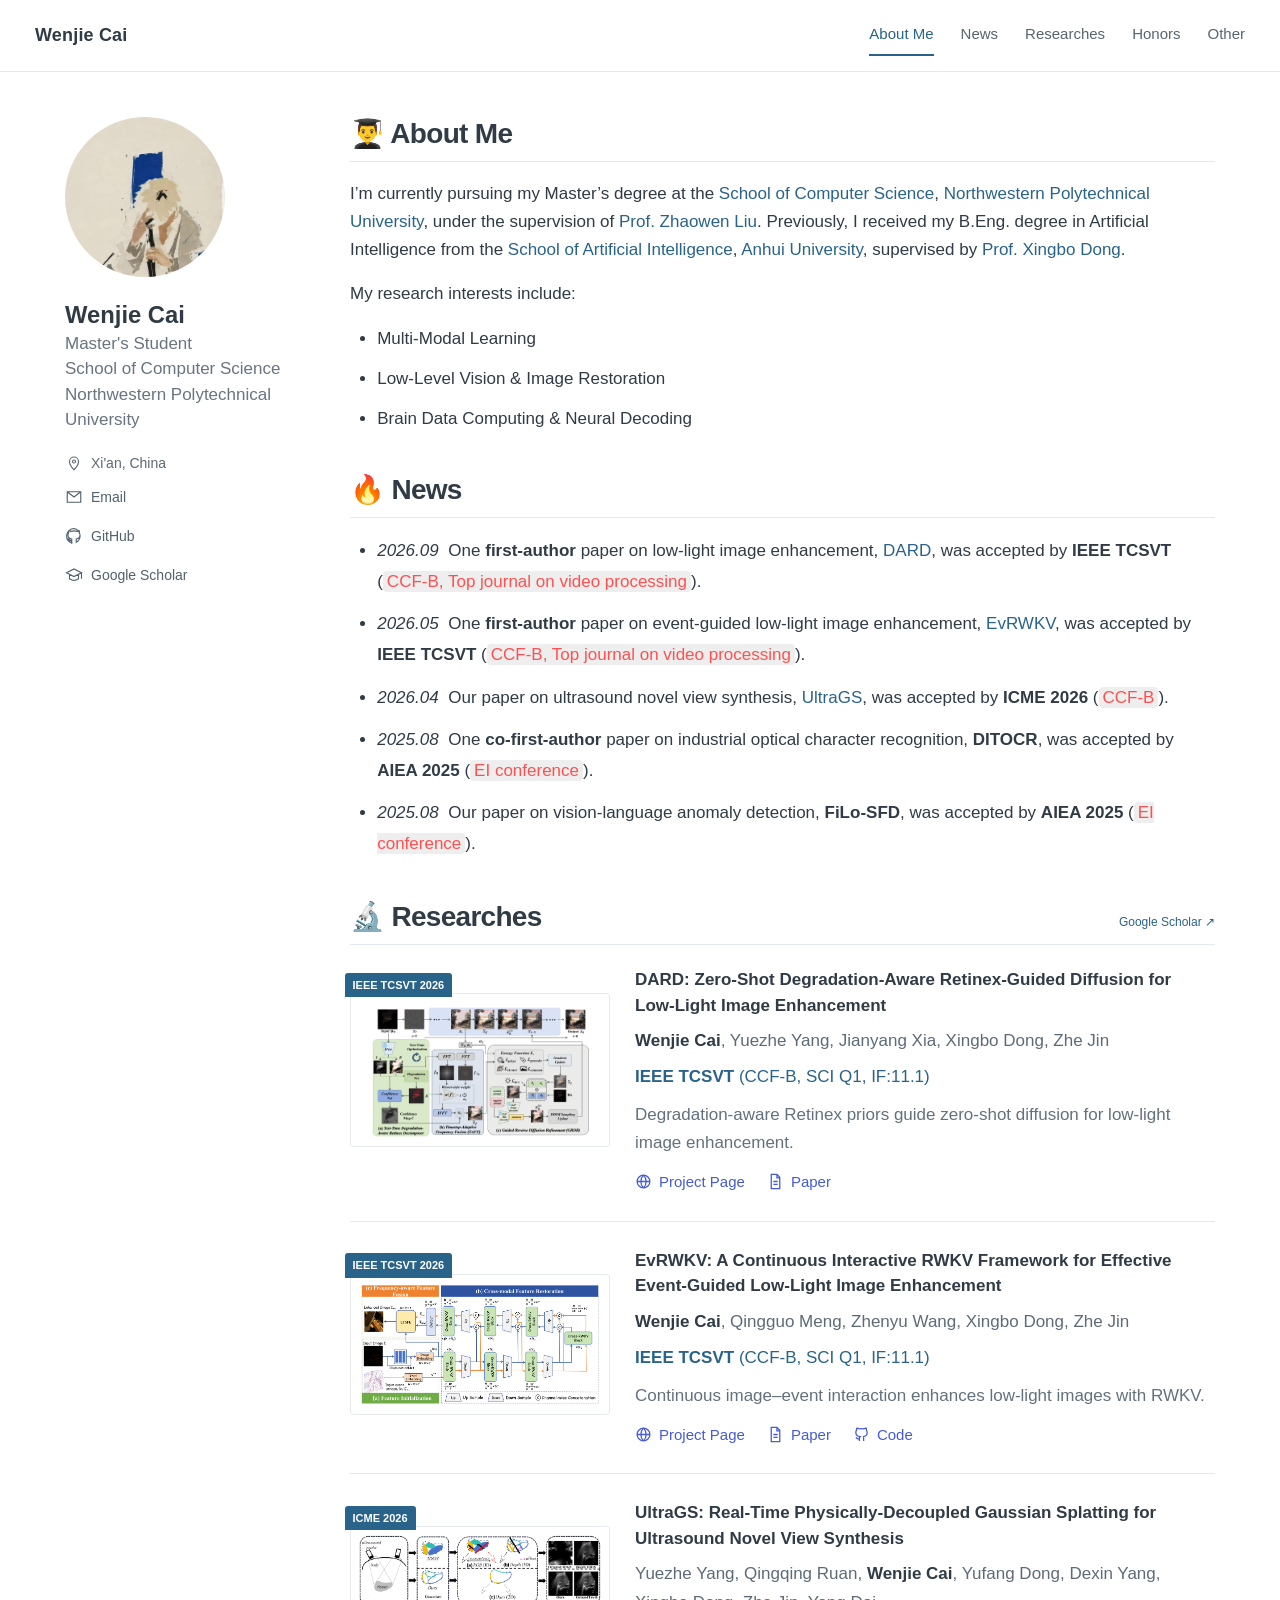
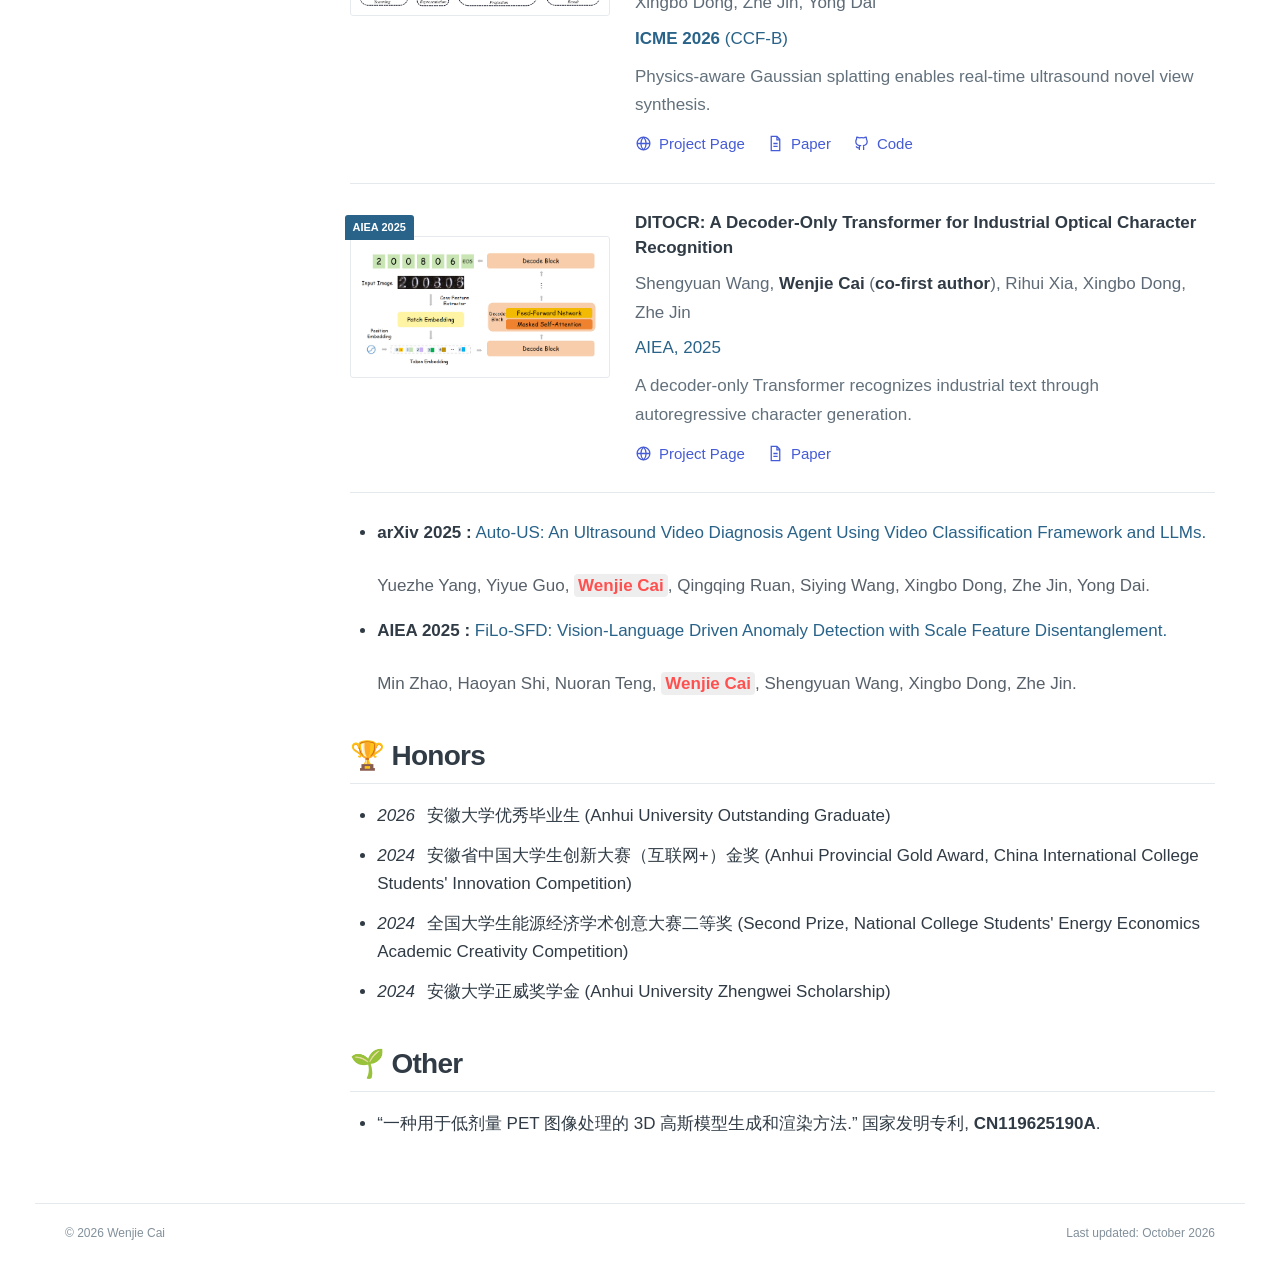
==== commit ec8a1f47: "Add Auto-US arXiv 2025 publication to Researches" ====
--- a/index.html
+++ b/index.html
@@ -59,7 +59,7 @@
     <div class="paper-links"><a href="projects/ditocr/index.html" target="_blank" rel="noopener noreferrer"><svg viewBox="0 0 24 24" fill="none" stroke="currentColor" stroke-width="1.8" aria-hidden="true"><circle cx="12" cy="12" r="9"/><path d="M3 12h18M12 3c-5 5-5 13 0 18M12 3c5 5 5 13 0 18"/></svg>Project Page</a><a href="https://ieeexplore.ieee.org/abstract/document/11160550" target="_blank" rel="noopener noreferrer"><svg viewBox="0 0 24 24" fill="none" stroke="currentColor" stroke-width="1.8" aria-hidden="true"><path d="M6 2h8l4 4v16H6zM14 2v5h4M9 12h6M9 16h6"/></svg>Paper</a></div>
     </div>
   </article>
-  <ul class="secondary-papers"><li><strong>AIEA 2025 :</strong> <a href="https://ieeexplore.ieee.org/abstract/document/11159666" target="_blank" rel="noopener noreferrer">FiLo-SFD: Vision-Language Driven Anomaly Detection with Scale Feature Disentanglement.</a><p class="secondary-authors">Min Zhao, Haoyan Shi, Nuoran Teng, <strong>Wenjie Cai</strong>, Shengyuan Wang, Xingbo Dong, Zhe Jin.</p></li></ul>
+  <ul class="secondary-papers"><li><strong>arXiv 2025 :</strong> <a href="https://arxiv.org/pdf/2511.07748" target="_blank" rel="noopener noreferrer">Auto-US: An Ultrasound Video Diagnosis Agent Using Video Classification Framework and LLMs.</a><p class="secondary-authors">Yuezhe Yang, Yiyue Guo, <strong>Wenjie Cai</strong>, Qingqing Ruan, Siying Wang, Xingbo Dong, Zhe Jin, Yong Dai.</p></li><li><strong>AIEA 2025 :</strong> <a href="https://ieeexplore.ieee.org/abstract/document/11159666" target="_blank" rel="noopener noreferrer">FiLo-SFD: Vision-Language Driven Anomaly Detection with Scale Feature Disentanglement.</a><p class="secondary-authors">Min Zhao, Haoyan Shi, Nuoran Teng, <strong>Wenjie Cai</strong>, Shengyuan Wang, Xingbo Dong, Zhe Jin.</p></li></ul>
 </section>
 
 <section id="honors" class="home-section">
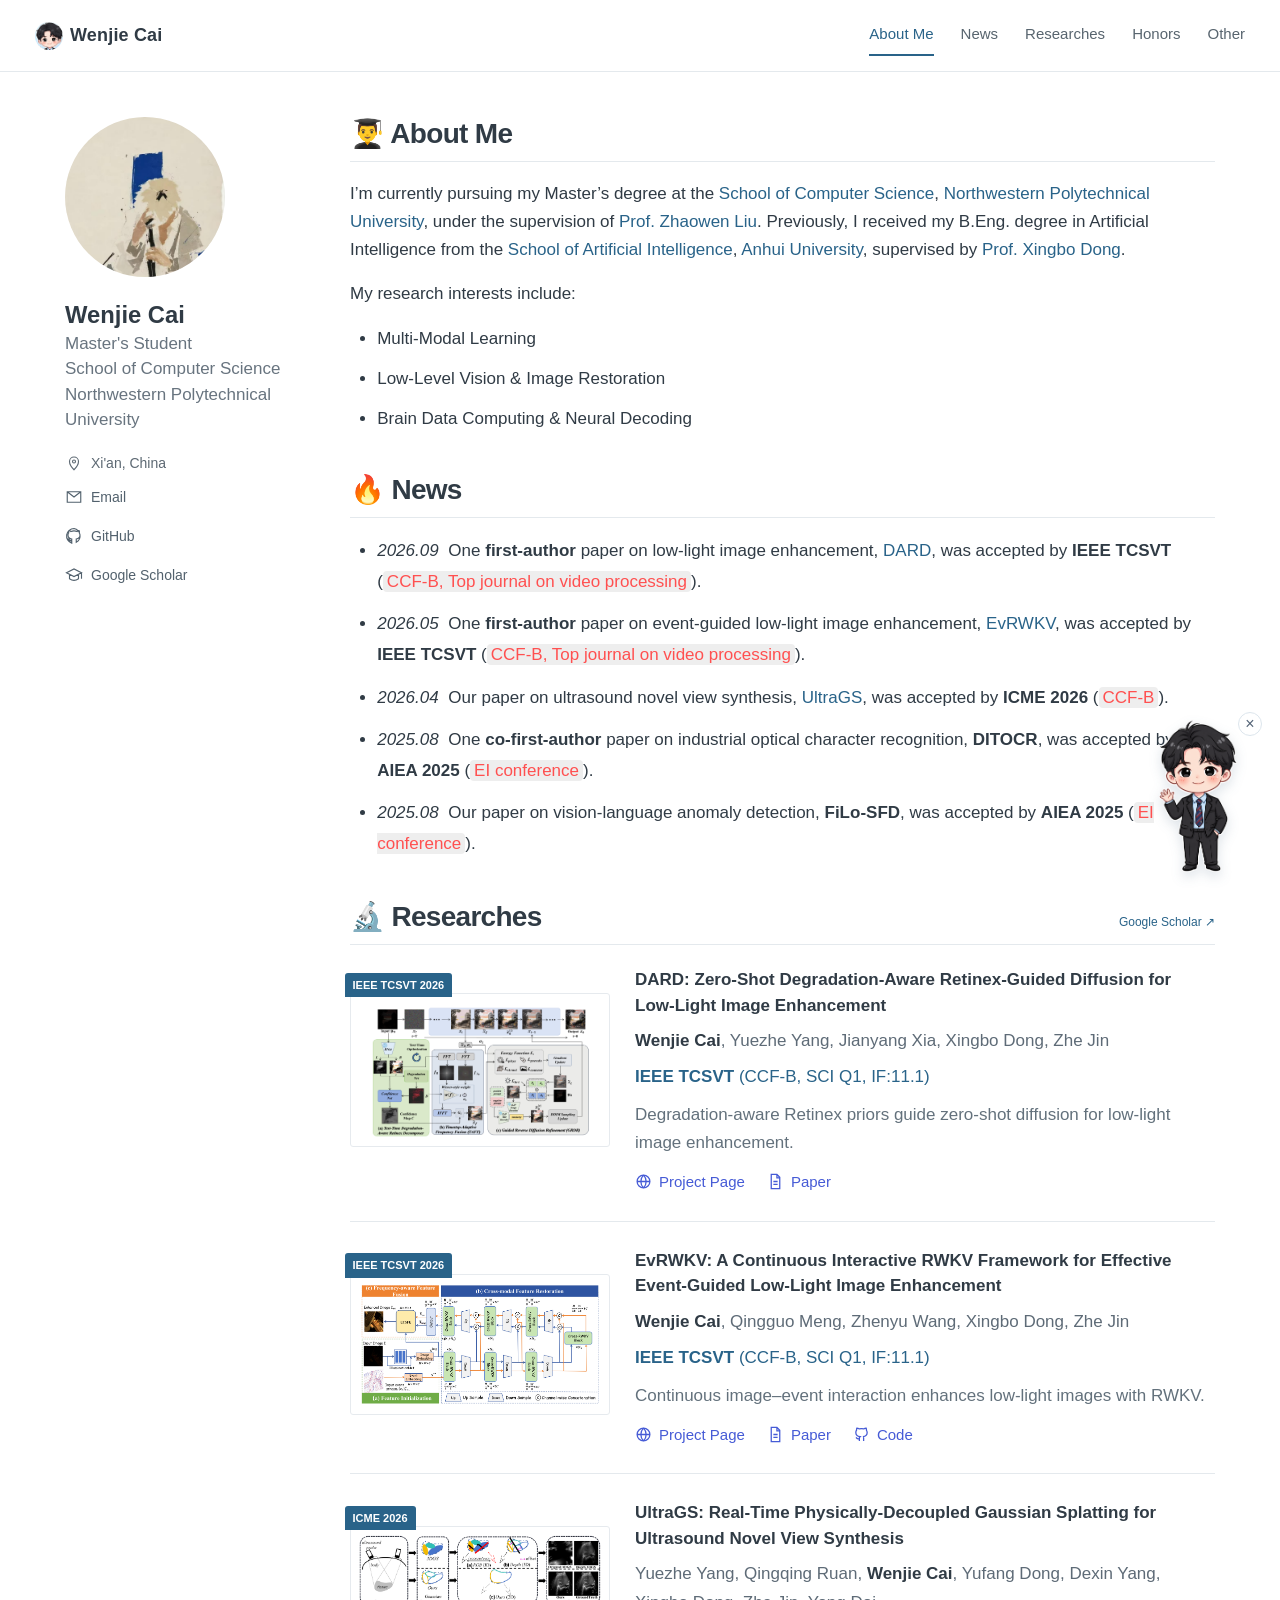
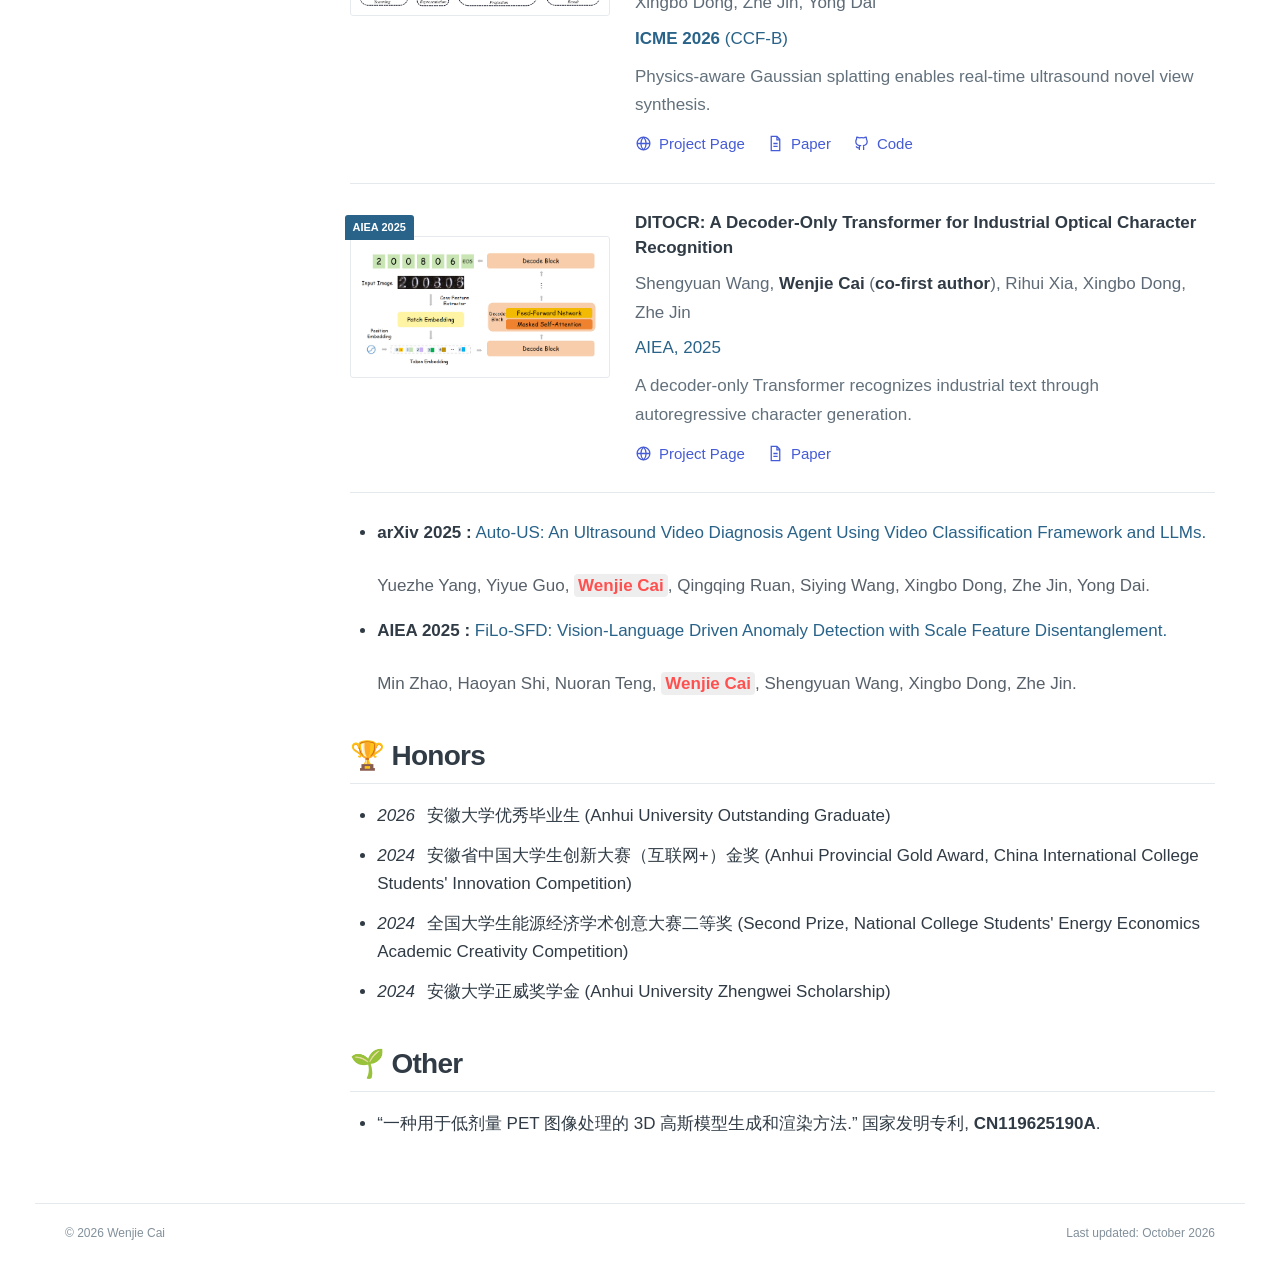
==== commit 5b75702c: "Add interactive Wenjie chibi mascot and chibi website icons" ====
--- a/index.html
+++ b/index.html
@@ -1,4 +1,4 @@
-<!doctype html><html lang="en"><head><meta charset="utf-8"><meta name="viewport" content="width=device-width, initial-scale=1"><title>Wenjie Cai | Academic Homepage</title><meta name="description" content="Wenjie Cai is a master's student at Northwestern Polytechnical University. Research in computer vision, image enhancement and multimodal learning."><link rel="canonical" href="https://echo0517.github.io/"><meta property="og:type" content="website"><meta property="og:title" content="Wenjie Cai | Academic Homepage"><meta property="og:description" content="Master's student at Northwestern Polytechnical University."><meta property="og:url" content="https://echo0517.github.io/"><meta name="theme-color" content="#ffffff"><link rel="icon" type="image/svg+xml" href="images/favicon.svg"><link rel="stylesheet" href="assets/css/main.css"><link rel="stylesheet" href="assets/css/homepage.css"></head><body><a class="skip-link" href="#about-me">Skip to content</a><header class="masthead"><div class="masthead__inner-wrap"><nav class="homepage-nav" aria-label="Main navigation"><a class="nav-brand" href="#about-me">Wenjie Cai</a><div class="nav-links"><a href="#about-me">About Me</a><a href="#news">News</a><a href="#researches">Researches</a><a href="#honors">Honors</a><a href="#other">Other</a></div></nav></div></header><div id="main" role="main"><aside class="sidebar sticky"><div class="profile_box" itemscope itemtype="https://schema.org/Person"><div class="author__avatar"><img src="images/avatar.jpg" alt="Wenjie Cai" width="160" height="160"></div><div class="author__content"><h3 class="author__name">Wenjie Cai</h3><p class="author__bio">Master's Student<br>School of Computer Science<br>Northwestern Polytechnical University</p></div><div class="author__urls-wrapper"><ul class="author__urls social-icons"><li><svg class="profile-icon" viewBox="0 0 24 24" fill="none" stroke="currentColor" stroke-width="1.5" aria-hidden="true"><path d="M18 10c0 5-6 11-6 11S6 15 6 10a6 6 0 1 1 12 0z"/><circle cx="12" cy="10" r="2"/></svg> Xi'an, China</li><li><a href="mailto:wenjie.cai@mail.nwpu.edu.cn"><svg class="profile-icon" viewBox="0 0 24 24" fill="none" stroke="currentColor" stroke-width="1.5" aria-hidden="true"><path d="M3 5h18v14H3zM3 5l9 7 9-7"/></svg> Email</a></li><li><a href="https://github.com/Echo0517" target="_blank" rel="noopener noreferrer"><svg class="profile-icon" viewBox="0 0 24 24" fill="none" stroke="currentColor" stroke-width="1.5" aria-hidden="true"><path d="M12 2a10 10 0 0 0-3 19.5v-3c-3 .5-3.5-1-3.5-1-.5-1-1-1.5-1-1.5 1-.5 1.5 1 1.5 1 .8 1 2 1 3 .5v-1.5c-3-.5-5-2-5-5a4 4 0 0 1 1-3 4 4 0 0 1 0-3s1-.5 3 1a10 10 0 0 1 8 0c2-1.5 3-1 3-1a4 4 0 0 1 0 3 4 4 0 0 1 1 3c0 3-2 4.5-5 5v4.5A10 10 0 0 0 12 2z"/></svg> GitHub</a></li><li><a href="https://scholar.google.com/citations?user=FY8p_psAAAAJ&amp;hl=en" target="_blank" rel="noopener noreferrer"><svg class="profile-icon" viewBox="0 0 24 24" fill="none" stroke="currentColor" stroke-width="1.5" aria-hidden="true"><path d="M2 9l10-5 10 5-10 5zM6 11v6c4 3 8 3 12 0v-6M22 9v8"/></svg> Google Scholar</a></li></ul></div></div></aside><article class="page"><div class="page__inner-wrap"><div class="page__content">
+<!doctype html><html lang="en"><head><meta charset="utf-8"><meta name="viewport" content="width=device-width, initial-scale=1"><title>Wenjie Cai | Academic Homepage</title><meta name="description" content="Wenjie Cai is a master's student at Northwestern Polytechnical University. Research in computer vision, image enhancement and multimodal learning."><link rel="canonical" href="https://echo0517.github.io/"><meta property="og:type" content="website"><meta property="og:title" content="Wenjie Cai | Academic Homepage"><meta property="og:description" content="Master's student at Northwestern Polytechnical University."><meta property="og:url" content="https://echo0517.github.io/"><meta name="theme-color" content="#ffffff"><link rel="icon" type="image/svg+xml" href="images/favicon-chibi.svg?v=2"><link rel="stylesheet" href="assets/css/main.css"><link rel="stylesheet" href="assets/css/homepage.css"><link rel="stylesheet" href="assets/css/mascot.css"></head><body><a class="skip-link" href="#about-me">Skip to content</a><header class="masthead"><div class="masthead__inner-wrap"><nav class="homepage-nav" aria-label="Main navigation"><a class="nav-brand" href="#about-me"><img class="wc-brand-icon" src="images/favicon-chibi.svg" alt="">Wenjie Cai</a><div class="nav-links"><a href="#about-me">About Me</a><a href="#news">News</a><a href="#researches">Researches</a><a href="#honors">Honors</a><a href="#other">Other</a></div></nav></div></header><div id="main" role="main"><aside class="sidebar sticky"><div class="profile_box" itemscope itemtype="https://schema.org/Person"><div class="author__avatar"><img src="images/avatar.jpg" alt="Wenjie Cai" width="160" height="160"></div><div class="author__content"><h3 class="author__name">Wenjie Cai</h3><p class="author__bio">Master's Student<br>School of Computer Science<br>Northwestern Polytechnical University</p></div><div class="author__urls-wrapper"><ul class="author__urls social-icons"><li><svg class="profile-icon" viewBox="0 0 24 24" fill="none" stroke="currentColor" stroke-width="1.5" aria-hidden="true"><path d="M18 10c0 5-6 11-6 11S6 15 6 10a6 6 0 1 1 12 0z"/><circle cx="12" cy="10" r="2"/></svg> Xi'an, China</li><li><a href="mailto:wenjie.cai@mail.nwpu.edu.cn"><svg class="profile-icon" viewBox="0 0 24 24" fill="none" stroke="currentColor" stroke-width="1.5" aria-hidden="true"><path d="M3 5h18v14H3zM3 5l9 7 9-7"/></svg> Email</a></li><li><a href="https://github.com/Echo0517" target="_blank" rel="noopener noreferrer"><svg class="profile-icon" viewBox="0 0 24 24" fill="none" stroke="currentColor" stroke-width="1.5" aria-hidden="true"><path d="M12 2a10 10 0 0 0-3 19.5v-3c-3 .5-3.5-1-3.5-1-.5-1-1-1.5-1-1.5 1-.5 1.5 1 1.5 1 .8 1 2 1 3 .5v-1.5c-3-.5-5-2-5-5a4 4 0 0 1 1-3 4 4 0 0 1 0-3s1-.5 3 1a10 10 0 0 1 8 0c2-1.5 3-1 3-1a4 4 0 0 1 0 3 4 4 0 0 1 1 3c0 3-2 4.5-5 5v4.5A10 10 0 0 0 12 2z"/></svg> GitHub</a></li><li><a href="https://scholar.google.com/citations?user=FY8p_psAAAAJ&amp;hl=en" target="_blank" rel="noopener noreferrer"><svg class="profile-icon" viewBox="0 0 24 24" fill="none" stroke="currentColor" stroke-width="1.5" aria-hidden="true"><path d="M2 9l10-5 10 5-10 5zM6 11v6c4 3 8 3 12 0v-6M22 9v8"/></svg> Google Scholar</a></li></ul></div></div></aside><article class="page"><div class="page__inner-wrap"><div class="page__content">
 <section id="about-me" class="home-section">
   <h1>👨‍🎓 About Me</h1>
   <p>I’m currently pursuing my Master’s degree at the <a href="https://jsj.nwpu.edu.cn/" target="_blank" rel="noopener noreferrer">School of Computer Science</a>, <a href="https://en.nwpu.edu.cn/" target="_blank" rel="noopener noreferrer">Northwestern Polytechnical University</a>, under the supervision of <a href="https://teacher.nwpu.edu.cn/zhaowenliu" target="_blank" rel="noopener noreferrer">Prof. Zhaowen Liu</a>. Previously, I received my B.Eng. degree in Artificial Intelligence from the <a href="https://ai.ahu.edu.cn/" target="_blank" rel="noopener noreferrer">School of Artificial Intelligence</a>, <a href="https://www.ahu.edu.cn/" target="_blank" rel="noopener noreferrer">Anhui University</a>, supervised by <a href="https://www.drdongai.com/" target="_blank" rel="noopener noreferrer">Prof. Xingbo Dong</a>.</p>
@@ -78,4 +78,4 @@
     <li lang="zh-CN">“一种用于低剂量 PET 图像处理的 3D 高斯模型生成和渲染方法.” 国家发明专利, <strong>CN119625190A</strong>.</li>
   </ul>
 </section>
-</div></div></article></div><footer class="homepage-footer"><span>© 2026 Wenjie Cai</span><span>Last updated: October 2026</span></footer><script src="assets/js/homepage.js" defer></script></body></html>+</div></div></article></div><footer class="homepage-footer"><span>© 2026 Wenjie Cai</span><span>Last updated: October 2026</span></footer><script src="assets/js/homepage.js" defer></script><div class="wc-mascot" id="wc-mascot"><button class="wc-mascot-actor" id="wc-mascot-actor" aria-label="Say hello to Wenjie’s mascot; drag to move" aria-expanded="false" aria-controls="wc-mascot-panel" title="Click to say hello · Drag to move"><img src="images/wenjie-mascot.png" alt="Wenjie’s waving chibi character" draggable="false" width="120" height="170"></button><button class="wc-mascot-hide" id="wc-mascot-hide" aria-label="Minimize mascot" title="Minimize mascot">×</button></div><aside class="wc-mascot-panel" id="wc-mascot-panel" aria-label="A greeting from Wenjie" hidden><strong>Hi, I’m Wenjie! 👋</strong><p>Welcome to my little corner of research. Explore my work, or say hello by email.</p><div class="wc-mascot-actions"><a href="#researches">My research</a><a href="mailto:wenjie.cai@mail.nwpu.edu.cn">Say hello</a></div><small>Drag my character to move it · Esc to close</small></aside><button class="wc-mascot-restore" id="wc-mascot-restore" aria-label="Show Wenjie’s mascot" hidden><img src="images/favicon-chibi.svg" alt="">Say hello</button><script src="assets/js/mascot.js" defer></script></body></html>
--- a/assets/css/mascot.css
+++ b/assets/css/mascot.css
@@ -0,0 +1 @@
+.wc-mascot{position:fixed;right:22px;bottom:18px;width:120px;height:170px;z-index:1100}.wc-mascot[hidden],.wc-mascot-panel[hidden],.wc-mascot-restore[hidden]{display:none!important}.wc-mascot-actor{border:0;background:transparent;padding:0;width:100%;height:100%;cursor:grab;touch-action:none;user-select:none;filter:drop-shadow(0 5px 6px #24476a24)}.wc-mascot-actor:active{cursor:grabbing}.wc-mascot-actor img{width:100%;height:100%;object-fit:contain;pointer-events:none;animation:wc-breathe 4s ease-in-out infinite;transform-origin:50% 95%}.wc-mascot-actor.wc-wave img{animation:wc-wave .65s ease-in-out}.wc-mascot button:focus-visible,.wc-mascot-panel a:focus-visible,.wc-mascot-restore:focus-visible{outline:3px solid #3156bd;outline-offset:4px}.wc-mascot-hide{position:absolute;right:-4px;top:0;border:1px solid #dce5ec;border-radius:50%;width:24px;height:24px;padding:0;background:#fff;color:#526275;cursor:pointer;font-size:16px}.wc-mascot-panel{position:fixed;z-index:1101;width:275px;max-width:calc(100vw - 24px);box-sizing:border-box;background:#fff;border:1px solid #dae6ef;border-radius:16px;padding:18px;box-shadow:0 8px 32px #1b3a5a22;color:#435168;font:15px/1.55 inherit}.wc-mascot-panel p{margin:7px 0 13px;font-size:14px}.wc-mascot-panel strong{color:#1f354e;font-size:16px}.wc-mascot-actions{display:flex;gap:10px;flex-wrap:wrap}.wc-mascot-actions a{color:#3156bd;text-decoration:none;border-radius:20px;background:#eef4ff;padding:5px 12px;font-size:13px}.wc-mascot-panel small{display:block;color:#7b8795;font-size:11px;margin-top:12px}.wc-mascot-restore{position:fixed;bottom:18px;right:20px;z-index:1100;border:1px solid #dae6ef;background:white;box-shadow:0 4px 16px #24476a18;border-radius:24px;padding:7px 12px;cursor:pointer;color:#3156bd;font:13px inherit}.wc-mascot-restore img{height:26px;width:26px;object-fit:cover;vertical-align:middle;margin-right:5px}.wc-brand-icon{width:28px;height:28px;vertical-align:middle;margin-right:7px;border-radius:50%;object-fit:cover}@keyframes wc-breathe{50%{transform:translateY(-3px) rotate(1deg)}}@keyframes wc-wave{25%{transform:rotate(-6deg)}70%{transform:rotate(5deg)}}@media(max-width:600px){.wc-mascot{width:78px;height:112px;right:12px;bottom:14px}.wc-mascot-hide{width:21px;height:21px;font-size:14px}.wc-mascot-panel{width:248px;padding:14px}.wc-mascot-restore{right:12px;bottom:14px}}@media(prefers-reduced-motion:reduce){.wc-mascot-actor img,.wc-mascot-actor.wc-wave img{animation:none}}
